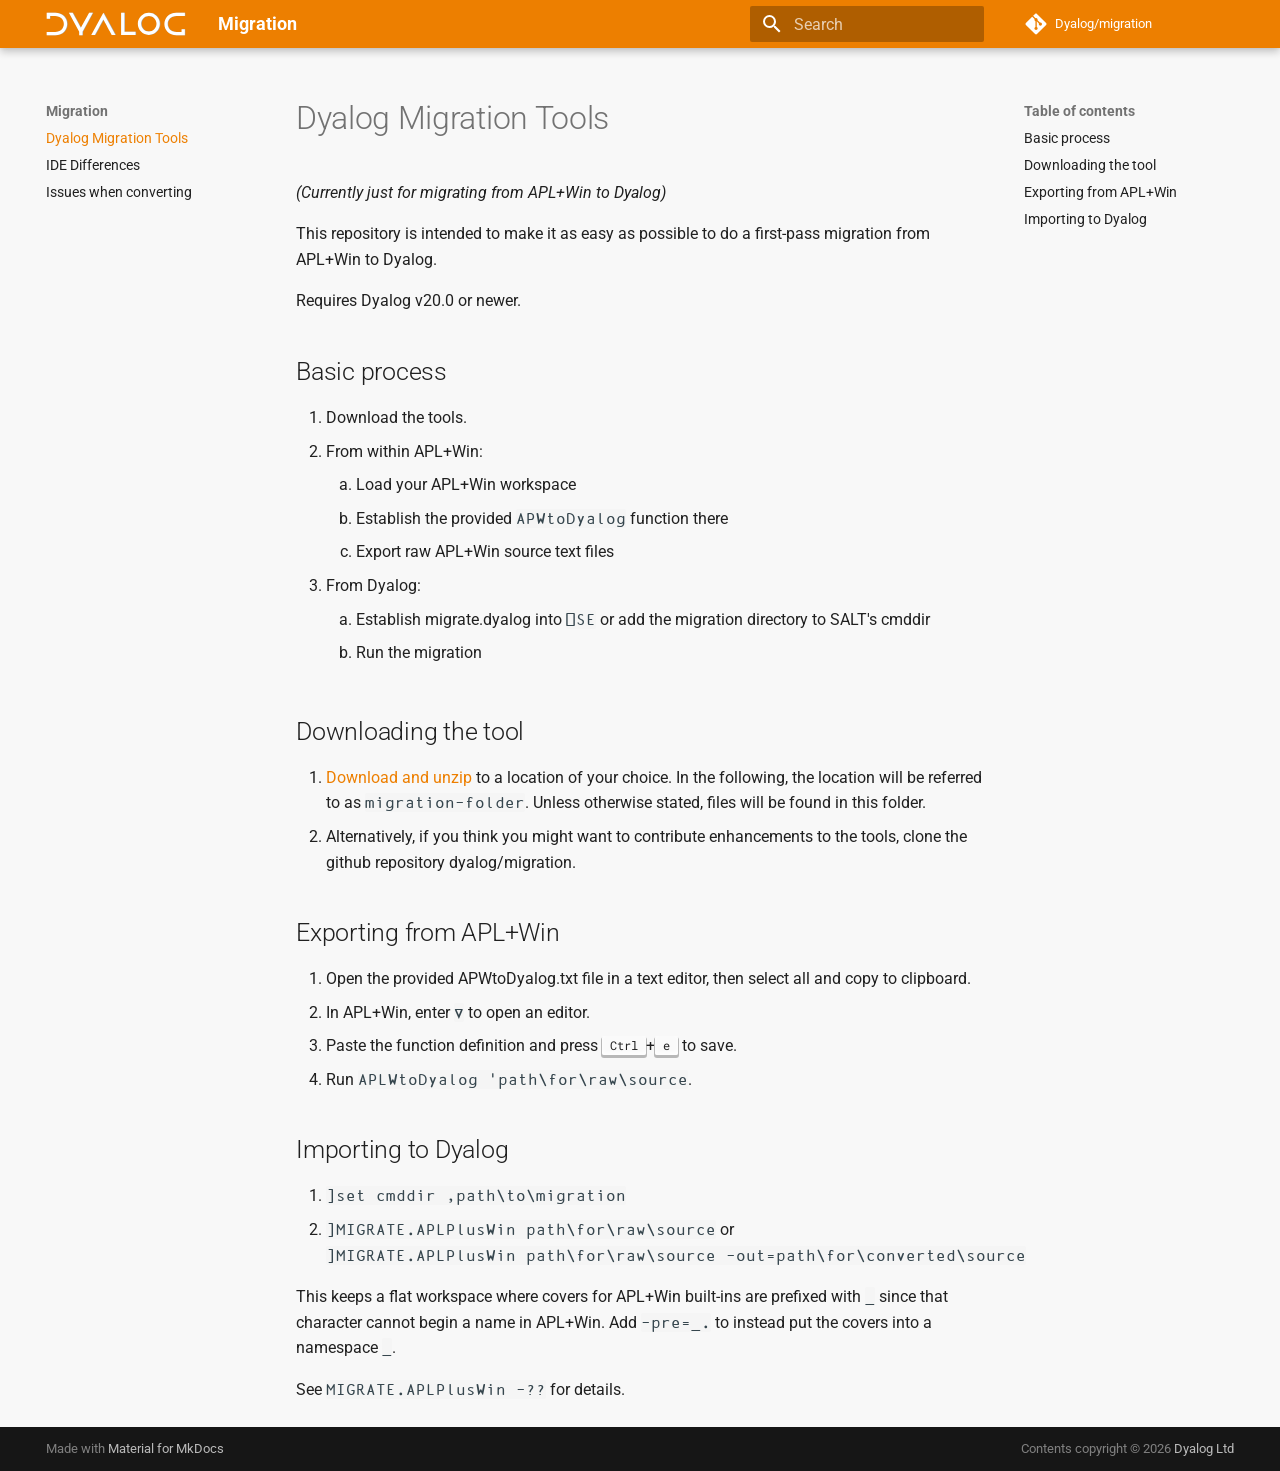
==== index.html @ c2477994 "Deployed bdf8390 with MkDocs version: 1.6.1" ====
<!doctype html>
<html lang="en" class="no-js">
  <head>
    
      <meta charset="utf-8">
      <meta name="viewport" content="width=device-width,initial-scale=1">
      
      
      
      
      
        <link rel="next" href="IDE%20Differences/">
      
      
        
      
      
      <link rel="icon" href="img/favicon-32.png">
      <meta name="generator" content="mkdocs-1.6.1, mkdocs-material-9.7.6">
    
    
      
        <title>Migration</title>
      
    
    
      <link rel="stylesheet" href="assets/stylesheets/main.484c7ddc.min.css">
      
      


    
    
      
    
    
      
        
        
        <link rel="preconnect" href="https://fonts.gstatic.com" crossorigin>
        <link rel="stylesheet" href="https://fonts.googleapis.com/css?family=Roboto:300,300i,400,400i,700,700i%7CRoboto+Mono:400,400i,700,700i&display=fallback">
        <style>:root{--md-text-font:"Roboto";--md-code-font:"Roboto Mono"}</style>
      
    
    
      <link rel="stylesheet" href="css/main.css">
    
    <script>__md_scope=new URL(".",location),__md_hash=e=>[...e].reduce(((e,_)=>(e<<5)-e+_.charCodeAt(0)),0),__md_get=(e,_=localStorage,t=__md_scope)=>JSON.parse(_.getItem(t.pathname+"."+e)),__md_set=(e,_,t=localStorage,a=__md_scope)=>{try{t.setItem(a.pathname+"."+e,JSON.stringify(_))}catch(e){}}</script>
    
      

    
    
  </head>
  
  
    <body dir="ltr">
  
    
    <input class="md-toggle" data-md-toggle="drawer" type="checkbox" id="__drawer" autocomplete="off">
    <input class="md-toggle" data-md-toggle="search" type="checkbox" id="__search" autocomplete="off">
    <label class="md-overlay" for="__drawer"></label>
    <div data-md-component="skip">
      
        
        <a href="#dyalog-migration-tools" class="md-skip">
          Skip to content
        </a>
      
    </div>
    <div data-md-component="announce">
      
    </div>
    
    
      

  

<header class="md-header md-header--shadow" data-md-component="header">
  <nav class="md-header__inner md-grid" aria-label="Header">
    <a href="." title="Migration" class="md-header__button md-logo" aria-label="Migration" data-md-component="logo">
      
  <img src="img/dyalog-white.svg" alt="logo">

    </a>
    <label class="md-header__button md-icon" for="__drawer">
      
      <svg xmlns="http://www.w3.org/2000/svg" viewBox="0 0 24 24"><path d="M3 6h18v2H3zm0 5h18v2H3zm0 5h18v2H3z"/></svg>
    </label>
    <div class="md-header__title" data-md-component="header-title">
      <div class="md-header__ellipsis">
        <div class="md-header__topic">
          <span class="md-ellipsis">
            Migration
          </span>
        </div>
        <div class="md-header__topic" data-md-component="header-topic">
          <span class="md-ellipsis">
            
              Dyalog Migration Tools
            
          </span>
        </div>
      </div>
    </div>
    
    
      <script>var palette=__md_get("__palette");if(palette&&palette.color){if("(prefers-color-scheme)"===palette.color.media){var media=matchMedia("(prefers-color-scheme: light)"),input=document.querySelector(media.matches?"[data-md-color-media='(prefers-color-scheme: light)']":"[data-md-color-media='(prefers-color-scheme: dark)']");palette.color.media=input.getAttribute("data-md-color-media"),palette.color.scheme=input.getAttribute("data-md-color-scheme"),palette.color.primary=input.getAttribute("data-md-color-primary"),palette.color.accent=input.getAttribute("data-md-color-accent")}for(var[key,value]of Object.entries(palette.color))document.body.setAttribute("data-md-color-"+key,value)}</script>
    
    
    
      
      
        <label class="md-header__button md-icon" for="__search">
          
          <svg xmlns="http://www.w3.org/2000/svg" viewBox="0 0 24 24"><path d="M9.5 3A6.5 6.5 0 0 1 16 9.5c0 1.61-.59 3.09-1.56 4.23l.27.27h.79l5 5-1.5 1.5-5-5v-.79l-.27-.27A6.52 6.52 0 0 1 9.5 16 6.5 6.5 0 0 1 3 9.5 6.5 6.5 0 0 1 9.5 3m0 2C7 5 5 7 5 9.5S7 14 9.5 14 14 12 14 9.5 12 5 9.5 5"/></svg>
        </label>
        <div class="md-search" data-md-component="search" role="dialog">
  <label class="md-search__overlay" for="__search"></label>
  <div class="md-search__inner" role="search">
    <form class="md-search__form" name="search">
      <input type="text" class="md-search__input" name="query" aria-label="Search" placeholder="Search" autocapitalize="off" autocorrect="off" autocomplete="off" spellcheck="false" data-md-component="search-query" required>
      <label class="md-search__icon md-icon" for="__search">
        
        <svg xmlns="http://www.w3.org/2000/svg" viewBox="0 0 24 24"><path d="M9.5 3A6.5 6.5 0 0 1 16 9.5c0 1.61-.59 3.09-1.56 4.23l.27.27h.79l5 5-1.5 1.5-5-5v-.79l-.27-.27A6.52 6.52 0 0 1 9.5 16 6.5 6.5 0 0 1 3 9.5 6.5 6.5 0 0 1 9.5 3m0 2C7 5 5 7 5 9.5S7 14 9.5 14 14 12 14 9.5 12 5 9.5 5"/></svg>
        
        <svg xmlns="http://www.w3.org/2000/svg" viewBox="0 0 24 24"><path d="M20 11v2H8l5.5 5.5-1.42 1.42L4.16 12l7.92-7.92L13.5 5.5 8 11z"/></svg>
      </label>
      <nav class="md-search__options" aria-label="Search">
        
        <button type="reset" class="md-search__icon md-icon" title="Clear" aria-label="Clear" tabindex="-1">
          
          <svg xmlns="http://www.w3.org/2000/svg" viewBox="0 0 24 24"><path d="M19 6.41 17.59 5 12 10.59 6.41 5 5 6.41 10.59 12 5 17.59 6.41 19 12 13.41 17.59 19 19 17.59 13.41 12z"/></svg>
        </button>
      </nav>
      
    </form>
    <div class="md-search__output">
      <div class="md-search__scrollwrap" tabindex="0" data-md-scrollfix>
        <div class="md-search-result" data-md-component="search-result">
          <div class="md-search-result__meta">
            Initializing search
          </div>
          <ol class="md-search-result__list" role="presentation"></ol>
        </div>
      </div>
    </div>
  </div>
</div>
      
    
    
      <div class="md-header__source">
        <a href="https://github.com/dyalog/migration" title="Go to repository" class="md-source" data-md-component="source">
  <div class="md-source__icon md-icon">
    
    <svg xmlns="http://www.w3.org/2000/svg" viewBox="0 0 448 512"><!--! Font Awesome Free 7.1.0 by @fontawesome - https://fontawesome.com License - https://fontawesome.com/license/free (Icons: CC BY 4.0, Fonts: SIL OFL 1.1, Code: MIT License) Copyright 2025 Fonticons, Inc.--><path d="M439.6 236.1 244 40.5c-5.4-5.5-12.8-8.5-20.4-8.5s-15 3-20.4 8.4L162.5 81l51.5 51.5c27.1-9.1 52.7 16.8 43.4 43.7l49.7 49.7c34.2-11.8 61.2 31 35.5 56.7-26.5 26.5-70.2-2.9-56-37.3L240.3 199v121.9c25.3 12.5 22.3 41.8 9.1 55-6.4 6.4-15.2 10.1-24.3 10.1s-17.8-3.6-24.3-10.1c-17.6-17.6-11.1-46.9 11.2-56v-123c-20.8-8.5-24.6-30.7-18.6-45L142.6 101 8.5 235.1C3 240.6 0 247.9 0 255.5s3 15 8.5 20.4l195.6 195.7c5.4 5.4 12.7 8.4 20.4 8.4s15-3 20.4-8.4l194.7-194.7c5.4-5.4 8.4-12.8 8.4-20.4s-3-15-8.4-20.4"/></svg>
  </div>
  <div class="md-source__repository">
    Dyalog/migration
  </div>
</a>
      </div>
    
  </nav>
  
</header>
    
    <div class="md-container" data-md-component="container">
      
      
        
          
        
      
      <main class="md-main" data-md-component="main">
        <div class="md-main__inner md-grid">
          
            
              
              <div class="md-sidebar md-sidebar--primary" data-md-component="sidebar" data-md-type="navigation" >
                <div class="md-sidebar__scrollwrap">
                  <div class="md-sidebar__inner">
                    



<nav class="md-nav md-nav--primary" aria-label="Navigation" data-md-level="0">
  <label class="md-nav__title" for="__drawer">
    <a href="." title="Migration" class="md-nav__button md-logo" aria-label="Migration" data-md-component="logo">
      
  <img src="img/dyalog-white.svg" alt="logo">

    </a>
    Migration
  </label>
  
    <div class="md-nav__source">
      <a href="https://github.com/dyalog/migration" title="Go to repository" class="md-source" data-md-component="source">
  <div class="md-source__icon md-icon">
    
    <svg xmlns="http://www.w3.org/2000/svg" viewBox="0 0 448 512"><!--! Font Awesome Free 7.1.0 by @fontawesome - https://fontawesome.com License - https://fontawesome.com/license/free (Icons: CC BY 4.0, Fonts: SIL OFL 1.1, Code: MIT License) Copyright 2025 Fonticons, Inc.--><path d="M439.6 236.1 244 40.5c-5.4-5.5-12.8-8.5-20.4-8.5s-15 3-20.4 8.4L162.5 81l51.5 51.5c27.1-9.1 52.7 16.8 43.4 43.7l49.7 49.7c34.2-11.8 61.2 31 35.5 56.7-26.5 26.5-70.2-2.9-56-37.3L240.3 199v121.9c25.3 12.5 22.3 41.8 9.1 55-6.4 6.4-15.2 10.1-24.3 10.1s-17.8-3.6-24.3-10.1c-17.6-17.6-11.1-46.9 11.2-56v-123c-20.8-8.5-24.6-30.7-18.6-45L142.6 101 8.5 235.1C3 240.6 0 247.9 0 255.5s3 15 8.5 20.4l195.6 195.7c5.4 5.4 12.7 8.4 20.4 8.4s15-3 20.4-8.4l194.7-194.7c5.4-5.4 8.4-12.8 8.4-20.4s-3-15-8.4-20.4"/></svg>
  </div>
  <div class="md-source__repository">
    Dyalog/migration
  </div>
</a>
    </div>
  
  <ul class="md-nav__list" data-md-scrollfix>
    
      
      
  
  
    
  
  
  
    <li class="md-nav__item md-nav__item--active">
      
      <input class="md-nav__toggle md-toggle" type="checkbox" id="__toc">
      
      
        
      
      
        <label class="md-nav__link md-nav__link--active" for="__toc">
          
  
  
  <span class="md-ellipsis">
    
  
    Dyalog Migration Tools
  

    
  </span>
  
  

          <span class="md-nav__icon md-icon"></span>
        </label>
      
      <a href="." class="md-nav__link md-nav__link--active">
        
  
  
  <span class="md-ellipsis">
    
  
    Dyalog Migration Tools
  

    
  </span>
  
  

      </a>
      
        

<nav class="md-nav md-nav--secondary" aria-label="Table of contents">
  
  
  
    
  
  
    <label class="md-nav__title" for="__toc">
      <span class="md-nav__icon md-icon"></span>
      Table of contents
    </label>
    <ul class="md-nav__list" data-md-component="toc" data-md-scrollfix>
      
        <li class="md-nav__item">
  <a href="#basic-process" class="md-nav__link">
    <span class="md-ellipsis">
      
        Basic process
      
    </span>
  </a>
  
</li>
      
        <li class="md-nav__item">
  <a href="#downloading-the-tool" class="md-nav__link">
    <span class="md-ellipsis">
      
        Downloading the tool
      
    </span>
  </a>
  
</li>
      
        <li class="md-nav__item">
  <a href="#exporting-from-aplwin" class="md-nav__link">
    <span class="md-ellipsis">
      
        Exporting from APL+Win
      
    </span>
  </a>
  
</li>
      
        <li class="md-nav__item">
  <a href="#importing-to-dyalog" class="md-nav__link">
    <span class="md-ellipsis">
      
        Importing to Dyalog
      
    </span>
  </a>
  
</li>
      
    </ul>
  
</nav>
      
    </li>
  

    
      
      
  
  
  
  
    <li class="md-nav__item">
      <a href="IDE%20Differences/" class="md-nav__link">
        
  
  
  <span class="md-ellipsis">
    
  
    IDE Differences
  

    
  </span>
  
  

      </a>
    </li>
  

    
      
      
  
  
  
  
    <li class="md-nav__item">
      <a href="Issues%20when%20converting/" class="md-nav__link">
        
  
  
  <span class="md-ellipsis">
    
  
    Issues when converting
  

    
  </span>
  
  

      </a>
    </li>
  

    
  </ul>
</nav>
                  </div>
                </div>
              </div>
            
            
              
              <div class="md-sidebar md-sidebar--secondary" data-md-component="sidebar" data-md-type="toc" >
                <div class="md-sidebar__scrollwrap">
                  <div class="md-sidebar__inner">
                    

<nav class="md-nav md-nav--secondary" aria-label="Table of contents">
  
  
  
    
  
  
    <label class="md-nav__title" for="__toc">
      <span class="md-nav__icon md-icon"></span>
      Table of contents
    </label>
    <ul class="md-nav__list" data-md-component="toc" data-md-scrollfix>
      
        <li class="md-nav__item">
  <a href="#basic-process" class="md-nav__link">
    <span class="md-ellipsis">
      
        Basic process
      
    </span>
  </a>
  
</li>
      
        <li class="md-nav__item">
  <a href="#downloading-the-tool" class="md-nav__link">
    <span class="md-ellipsis">
      
        Downloading the tool
      
    </span>
  </a>
  
</li>
      
        <li class="md-nav__item">
  <a href="#exporting-from-aplwin" class="md-nav__link">
    <span class="md-ellipsis">
      
        Exporting from APL+Win
      
    </span>
  </a>
  
</li>
      
        <li class="md-nav__item">
  <a href="#importing-to-dyalog" class="md-nav__link">
    <span class="md-ellipsis">
      
        Importing to Dyalog
      
    </span>
  </a>
  
</li>
      
    </ul>
  
</nav>
                  </div>
                </div>
              </div>
            
          
          
            <div class="md-content" data-md-component="content">
              
              <article class="md-content__inner md-typeset">
                
                  


  
  


<h1 id="dyalog-migration-tools">Dyalog Migration Tools</h1>
<p><em>(Currently just for migrating from APL+Win to Dyalog)</em></p>
<p>This repository is intended to make it as easy as possible to do a first-pass migration from APL+Win to Dyalog.</p>
<p>Requires Dyalog v20.0 or newer.</p>
<h2 id="basic-process">Basic process</h2>
<ol>
<li>Download the tools.</li>
<li>From within APL+Win:<ol>
<li>Load your APL+Win workspace</li>
<li>Establish the provided <code>APWtoDyalog</code> function there</li>
<li>Export raw APL+Win source text files</li>
</ol>
</li>
<li>From Dyalog:<ol>
<li>Establish migrate.dyalog into <code>⎕SE</code> or add the migration directory to SALT's cmddir</li>
<li>Run the migration</li>
</ol>
</li>
</ol>
<h2 id="downloading-the-tool">Downloading the tool</h2>
<ol>
<li><a href="https://github.com/Dyalog/migration/archive/refs/heads/main.zip">Download and unzip</a> to a location of your choice. In the following, the location will be referred to as <code>migration-folder</code>. Unless otherwise stated, files will be found in this folder.</li>
<li>Alternatively, if you think you might want to contribute enhancements to the tools, clone the github repository dyalog/migration.</li>
</ol>
<h2 id="exporting-from-aplwin">Exporting from APL+Win</h2>
<ol>
<li>Open the provided APWtoDyalog.txt file in a text editor, then select all and copy to clipboard.</li>
<li>In APL+Win, enter <code>∇</code> to open an editor.</li>
<li>Paste the function definition and press <kbd>Ctrl</kbd>+<kbd>e</kbd> to save.</li>
<li>Run <code>APLWtoDyalog 'path\for\raw\source</code>.</li>
</ol>
<h2 id="importing-to-dyalog">Importing to Dyalog</h2>
<ol>
<li><code>]set cmddir ,path\to\migration</code></li>
<li><code>]MIGRATE.APLPlusWin path\for\raw\source</code> or <code>]MIGRATE.APLPlusWin path\for\raw\source -out=path\for\converted\source</code></li>
</ol>
<p>This keeps a flat workspace where covers for APL+Win built-ins are prefixed with <code>_</code> since that character cannot begin a name in APL+Win. Add <code>-pre=_.</code> to instead put the covers into a namespace <code>_</code>.</p>
<p>See <code>MIGRATE.APLPlusWin -??</code> for details.</p>












                
              </article>
            </div>
          
          
<script>var target=document.getElementById(location.hash.slice(1));target&&target.name&&(target.checked=target.name.startsWith("__tabbed_"))</script>
        </div>
        
      </main>
      
        <footer class="md-footer">
  
  <div class="md-footer-meta md-typeset">
    <div class="md-footer-meta__inner md-grid">
      <div class="md-copyright">
  
    <div class="md-copyright__highlight">
      <span style="color:var(--md-footer-fg-color--lighter)">Contents copyright &copy; 2026 </span><a href="https://dyalog.com" target="_blank">Dyalog Ltd</a>
    </div>
  
  
    Made with
    <a href="https://squidfunk.github.io/mkdocs-material/" target="_blank" rel="noopener">
      Material for MkDocs
    </a>
  
</div>
      
    </div>
  </div>
</footer>
      
    </div>
    <div class="md-dialog" data-md-component="dialog">
      <div class="md-dialog__inner md-typeset"></div>
    </div>
    
    
    
      
      
      <script id="__config" type="application/json">{"annotate": null, "base": ".", "features": [], "search": "assets/javascripts/workers/search.2c215733.min.js", "tags": null, "translations": {"clipboard.copied": "Copied to clipboard", "clipboard.copy": "Copy to clipboard", "search.result.more.one": "1 more on this page", "search.result.more.other": "# more on this page", "search.result.none": "No matching documents", "search.result.one": "1 matching document", "search.result.other": "# matching documents", "search.result.placeholder": "Type to start searching", "search.result.term.missing": "Missing", "select.version": "Select version"}, "version": null}</script>
    
    
      <script src="assets/javascripts/bundle.79ae519e.min.js"></script>
      
    
  </body>
</html>
---- assets/stylesheets/main.484c7ddc.min.css ----
@charset "UTF-8";html{-webkit-text-size-adjust:none;-moz-text-size-adjust:none;text-size-adjust:none;box-sizing:border-box}*,:after,:before{box-sizing:inherit}@media (prefers-reduced-motion){*,:after,:before{transition:none!important}}body{margin:0}a,button,input,label{-webkit-tap-highlight-color:transparent}a{color:inherit;text-decoration:none}hr{border:0;box-sizing:initial;display:block;height:.05rem;overflow:visible;padding:0}small{font-size:80%}sub,sup{line-height:1em}img{border-style:none}table{border-collapse:initial;border-spacing:0}td,th{font-weight:400;vertical-align:top}button{background:#0000;border:0;font-family:inherit;font-size:inherit;margin:0;padding:0}input{border:0;outline:none}:root{--md-primary-fg-color:#4051b5;--md-primary-fg-color--light:#5d6cc0;--md-primary-fg-color--dark:#303fa1;--md-primary-bg-color:#fff;--md-primary-bg-color--light:#ffffffb3;--md-accent-fg-color:#526cfe;--md-accent-fg-color--transparent:#526cfe1a;--md-accent-bg-color:#fff;--md-accent-bg-color--light:#ffffffb3}[data-md-color-scheme=default]{color-scheme:light}[data-md-color-scheme=default] img[src$="#gh-dark-mode-only"],[data-md-color-scheme=default] img[src$="#only-dark"]{display:none}:root,[data-md-color-scheme=default]{--md-hue:225deg;--md-default-fg-color:#000000de;--md-default-fg-color--light:#0000008a;--md-default-fg-color--lighter:#00000052;--md-default-fg-color--lightest:#00000012;--md-default-bg-color:#fff;--md-default-bg-color--light:#ffffffb3;--md-default-bg-color--lighter:#ffffff4d;--md-default-bg-color--lightest:#ffffff1f;--md-code-fg-color:#36464e;--md-code-bg-color:#f5f5f5;--md-code-bg-color--light:#f5f5f5b3;--md-code-bg-color--lighter:#f5f5f54d;--md-code-hl-color:#4287ff;--md-code-hl-color--light:#4287ff1a;--md-code-hl-number-color:#d52a2a;--md-code-hl-special-color:#db1457;--md-code-hl-function-color:#a846b9;--md-code-hl-constant-color:#6e59d9;--md-code-hl-keyword-color:#3f6ec6;--md-code-hl-string-color:#1c7d4d;--md-code-hl-name-color:var(--md-code-fg-color);--md-code-hl-operator-color:var(--md-default-fg-color--light);--md-code-hl-punctuation-color:var(--md-default-fg-color--light);--md-code-hl-comment-color:var(--md-default-fg-color--light);--md-code-hl-generic-color:var(--md-default-fg-color--light);--md-code-hl-variable-color:var(--md-default-fg-color--light);--md-typeset-color:var(--md-default-fg-color);--md-typeset-a-color:var(--md-primary-fg-color);--md-typeset-del-color:#f5503d26;--md-typeset-ins-color:#0bd57026;--md-typeset-kbd-color:#fafafa;--md-typeset-kbd-accent-color:#fff;--md-typeset-kbd-border-color:#b8b8b8;--md-typeset-mark-color:#ffff0080;--md-typeset-table-color:#0000001f;--md-typeset-table-color--light:rgba(0,0,0,.035);--md-admonition-fg-color:var(--md-default-fg-color);--md-admonition-bg-color:var(--md-default-bg-color);--md-warning-fg-color:#000000de;--md-warning-bg-color:#ff9;--md-footer-fg-color:#fff;--md-footer-fg-color--light:#ffffffb3;--md-footer-fg-color--lighter:#ffffff73;--md-footer-bg-color:#000000de;--md-footer-bg-color--dark:#00000052;--md-shadow-z1:0 0.2rem 0.5rem #0000000d,0 0 0.05rem #0000001a;--md-shadow-z2:0 0.2rem 0.5rem #0000001a,0 0 0.05rem #00000040;--md-shadow-z3:0 0.2rem 0.5rem #0003,0 0 0.05rem #00000059}.md-icon svg{fill:currentcolor;display:block;height:1.2rem;width:1.2rem}body{-webkit-font-smoothing:antialiased;-moz-osx-font-smoothing:grayscale;--md-text-font-family:var(--md-text-font,_),-apple-system,BlinkMacSystemFont,Helvetica,Arial,sans-serif;--md-code-font-family:var(--md-code-font,_),SFMono-Regular,Consolas,Menlo,monospace}aside,body,input{font-feature-settings:"kern","liga";color:var(--md-typeset-color);font-family:var(--md-text-font-family)}code,kbd,pre{font-feature-settings:"kern";font-family:var(--md-code-font-family)}:root{--md-typeset-table-sort-icon:url('data:image/svg+xml;charset=utf-8,<svg xmlns="http://www.w3.org/2000/svg" viewBox="0 0 24 24"><path d="m18 21-4-4h3V7h-3l4-4 4 4h-3v10h3M2 19v-2h10v2M2 13v-2h7v2M2 7V5h4v2z"/></svg>');--md-typeset-table-sort-icon--asc:url('data:image/svg+xml;charset=utf-8,<svg xmlns="http://www.w3.org/2000/svg" viewBox="0 0 24 24"><path d="M19 17h3l-4 4-4-4h3V3h2M2 17h10v2H2M6 5v2H2V5m0 6h7v2H2z"/></svg>');--md-typeset-table-sort-icon--desc:url('data:image/svg+xml;charset=utf-8,<svg xmlns="http://www.w3.org/2000/svg" viewBox="0 0 24 24"><path d="M19 7h3l-4-4-4 4h3v14h2M2 17h10v2H2M6 5v2H2V5m0 6h7v2H2z"/></svg>')}.md-typeset{-webkit-print-color-adjust:exact;color-adjust:exact;font-size:.8rem;line-height:1.6;overflow-wrap:break-word}@media print{.md-typeset{font-size:.68rem}}.md-typeset blockquote,.md-typeset dl,.md-typeset figure,.md-typeset ol,.md-typeset pre,.md-typeset ul{margin-bottom:1em;margin-top:1em}.md-typeset h1{color:var(--md-default-fg-color--light);font-size:2em;line-height:1.3;margin:0 0 1.25em}.md-typeset h1,.md-typeset h2{font-weight:300;letter-spacing:-.01em}.md-typeset h2{font-size:1.5625em;line-height:1.4;margin:1.6em 0 .64em}.md-typeset h3{font-size:1.25em;font-weight:400;letter-spacing:-.01em;line-height:1.5;margin:1.6em 0 .8em}.md-typeset h2+h3{margin-top:.8em}.md-typeset h4{font-weight:700;letter-spacing:-.01em;margin:1em 0}.md-typeset h5,.md-typeset h6{color:var(--md-default-fg-color--light);font-size:.8em;font-weight:700;letter-spacing:-.01em;margin:1.25em 0}.md-typeset h5{text-transform:uppercase}.md-typeset h5 code{text-transform:none}.md-typeset hr{border-bottom:.05rem solid var(--md-default-fg-color--lightest);display:flow-root;margin:1.5em 0}.md-typeset a{color:var(--md-typeset-a-color);word-break:break-word}.md-typeset a,.md-typeset a:before{transition:color 125ms}.md-typeset a:focus,.md-typeset a:hover{color:var(--md-accent-fg-color)}.md-typeset a:focus code,.md-typeset a:hover code{background-color:var(--md-accent-fg-color--transparent);color:var(--md-accent-fg-color)}.md-typeset a code{color:var(--md-typeset-a-color)}.md-typeset a.focus-visible{outline-color:var(--md-accent-fg-color);outline-offset:.2rem}.md-typeset code,.md-typeset kbd,.md-typeset pre{color:var(--md-code-fg-color);direction:ltr;font-variant-ligatures:none;transition:background-color 125ms}@media print{.md-typeset code,.md-typeset kbd,.md-typeset pre{white-space:pre-wrap}}.md-typeset code{background-color:var(--md-code-bg-color);border-radius:.1rem;-webkit-box-decoration-break:clone;box-decoration-break:clone;font-size:.85em;padding:0 .2941176471em;transition:color 125ms,background-color 125ms;word-break:break-word}.md-typeset code:not(.focus-visible){-webkit-tap-highlight-color:transparent;outline:none}.md-typeset pre{display:flow-root;line-height:1.4;position:relative}.md-typeset pre>code{-webkit-box-decoration-break:slice;box-decoration-break:slice;box-shadow:none;display:block;margin:0;outline-color:var(--md-accent-fg-color);overflow:auto;padding:.7720588235em 1.1764705882em;scrollbar-color:var(--md-default-fg-color--lighter) #0000;scrollbar-width:thin;touch-action:auto;word-break:normal}.md-typeset pre>code:hover{scrollbar-color:var(--md-accent-fg-color) #0000}.md-typeset pre>code::-webkit-scrollbar{height:.2rem;width:.2rem}.md-typeset pre>code::-webkit-scrollbar-thumb{background-color:var(--md-default-fg-color--lighter)}.md-typeset pre>code::-webkit-scrollbar-thumb:hover{background-color:var(--md-accent-fg-color)}.md-typeset kbd{background-color:var(--md-typeset-kbd-color);border-radius:.1rem;box-shadow:0 .1rem 0 .05rem var(--md-typeset-kbd-border-color),0 .1rem 0 var(--md-typeset-kbd-border-color),0 -.1rem .2rem var(--md-typeset-kbd-accent-color) inset;color:var(--md-default-fg-color);display:inline-block;font-size:.75em;padding:0 .6666666667em;vertical-align:text-top;word-break:break-word}.md-typeset mark{background-color:var(--md-typeset-mark-color);-webkit-box-decoration-break:clone;box-decoration-break:clone;color:inherit;word-break:break-word}.md-typeset abbr{cursor:help;text-decoration:none}.md-typeset [data-preview],.md-typeset abbr{border-bottom:.05rem dotted var(--md-default-fg-color--light)}.md-typeset small{opacity:.75}[dir=ltr] .md-typeset sub,[dir=ltr] .md-typeset sup{margin-left:.078125em}[dir=rtl] .md-typeset sub,[dir=rtl] .md-typeset sup{margin-right:.078125em}[dir=ltr] .md-typeset blockquote{padding-left:.6rem}[dir=rtl] .md-typeset blockquote{padding-right:.6rem}[dir=ltr] .md-typeset blockquote{border-left:.2rem solid var(--md-default-fg-color--lighter)}[dir=rtl] .md-typeset blockquote{border-right:.2rem solid var(--md-default-fg-color--lighter)}.md-typeset blockquote{color:var(--md-default-fg-color--light);margin-left:0;margin-right:0}.md-typeset ul{list-style-type:disc}.md-typeset ul[type]{list-style-type:revert-layer}[dir=ltr] .md-typeset ol,[dir=ltr] .md-typeset ul{margin-left:.625em}[dir=rtl] .md-typeset ol,[dir=rtl] .md-typeset ul{margin-right:.625em}.md-typeset ol,.md-typeset ul{padding:0}.md-typeset ol:not([hidden]),.md-typeset ul:not([hidden]){display:flow-root}.md-typeset ol ol,.md-typeset ul ol{list-style-type:lower-alpha}.md-typeset ol ol ol,.md-typeset ul ol ol{list-style-type:lower-roman}.md-typeset ol ol ol ol,.md-typeset ul ol ol ol{list-style-type:upper-alpha}.md-typeset ol ol ol ol ol,.md-typeset ul ol ol ol ol{list-style-type:upper-roman}.md-typeset ol[type],.md-typeset ul[type]{list-style-type:revert-layer}[dir=ltr] .md-typeset ol li,[dir=ltr] .md-typeset ul li{margin-left:1.25em}[dir=rtl] .md-typeset ol li,[dir=rtl] .md-typeset ul li{margin-right:1.25em}.md-typeset ol li,.md-typeset ul li{margin-bottom:.5em}.md-typeset ol li blockquote,.md-typeset ol li p,.md-typeset ul li blockquote,.md-typeset ul li p{margin:.5em 0}.md-typeset ol li:last-child,.md-typeset ul li:last-child{margin-bottom:0}[dir=ltr] .md-typeset ol li ol,[dir=ltr] .md-typeset ol li ul,[dir=ltr] .md-typeset ul li ol,[dir=ltr] .md-typeset ul li ul{margin-left:.625em}[dir=rtl] .md-typeset ol li ol,[dir=rtl] .md-typeset ol li ul,[dir=rtl] .md-typeset ul li ol,[dir=rtl] .md-typeset ul li ul{margin-right:.625em}.md-typeset ol li ol,.md-typeset ol li ul,.md-typeset ul li ol,.md-typeset ul li ul{margin-bottom:.5em;margin-top:.5em}[dir=ltr] .md-typeset dd{margin-left:1.875em}[dir=rtl] .md-typeset dd{margin-right:1.875em}.md-typeset dd{margin-bottom:1.5em;margin-top:1em}.md-typeset img,.md-typeset svg,.md-typeset video{height:auto;max-width:100%}.md-typeset img[align=left]{margin:1em 1em 1em 0}.md-typeset img[align=right]{margin:1em 0 1em 1em}.md-typeset img[align]:only-child{margin-top:0}.md-typeset figure{display:flow-root;margin:1em auto;max-width:100%;text-align:center;width:fit-content}.md-typeset figure img{display:block;margin:0 auto}.md-typeset figcaption{font-style:italic;margin:1em auto;max-width:24rem}.md-typeset iframe{max-width:100%}.md-typeset table:not([class]){background-color:var(--md-default-bg-color);border:.05rem solid var(--md-typeset-table-color);border-radius:.1rem;display:inline-block;font-size:.64rem;max-width:100%;overflow:auto;touch-action:auto}@media print{.md-typeset table:not([class]){display:table}}.md-typeset table:not([class])+*{margin-top:1.5em}.md-typeset table:not([class]) td>:first-child,.md-typeset table:not([class]) th>:first-child{margin-top:0}.md-typeset table:not([class]) td>:last-child,.md-typeset table:not([class]) th>:last-child{margin-bottom:0}.md-typeset table:not([class]) td:not([align]),.md-typeset table:not([class]) th:not([align]){text-align:left}[dir=rtl] .md-typeset table:not([class]) td:not([align]),[dir=rtl] .md-typeset table:not([class]) th:not([align]){text-align:right}.md-typeset table:not([class]) th{font-weight:700;min-width:5rem;padding:.9375em 1.25em;vertical-align:top}.md-typeset table:not([class]) td{border-top:.05rem solid var(--md-typeset-table-color);padding:.9375em 1.25em;vertical-align:top}.md-typeset table:not([class]) tbody tr{transition:background-color 125ms}.md-typeset table:not([class]) tbody tr:hover{background-color:var(--md-typeset-table-color--light);box-shadow:0 .05rem 0 var(--md-default-bg-color) inset}.md-typeset table:not([class]) a{word-break:normal}.md-typeset table th[role=columnheader]{cursor:pointer}[dir=ltr] .md-typeset table th[role=columnheader]:after{margin-left:.5em}[dir=rtl] .md-typeset table th[role=columnheader]:after{margin-right:.5em}.md-typeset table th[role=columnheader]:after{content:"";display:inline-block;height:1.2em;-webkit-mask-image:var(--md-typeset-table-sort-icon);mask-image:var(--md-typeset-table-sort-icon);-webkit-mask-repeat:no-repeat;mask-repeat:no-repeat;-webkit-mask-size:contain;mask-size:contain;transition:background-color 125ms;vertical-align:text-bottom;width:1.2em}.md-typeset table th[role=columnheader]:hover:after{background-color:var(--md-default-fg-color--lighter)}.md-typeset table th[role=columnheader][aria-sort=ascending]:after{background-color:var(--md-default-fg-color--light);-webkit-mask-image:var(--md-typeset-table-sort-icon--asc);mask-image:var(--md-typeset-table-sort-icon--asc)}.md-typeset table th[role=columnheader][aria-sort=descending]:after{background-color:var(--md-default-fg-color--light);-webkit-mask-image:var(--md-typeset-table-sort-icon--desc);mask-image:var(--md-typeset-table-sort-icon--desc)}.md-typeset__scrollwrap{margin:1em -.8rem;overflow-x:auto;touch-action:auto}.md-typeset__table{display:inline-block;margin-bottom:.5em;padding:0 .8rem}@media print{.md-typeset__table{display:block}}html .md-typeset__table table{display:table;margin:0;overflow:hidden;width:100%}@media screen and (max-width:44.984375em){.md-content__inner>pre{margin:1em -.8rem}.md-content__inner>pre code{border-radius:0}}.md-typeset .md-author{border-radius:100%;display:block;flex-shrink:0;height:1.6rem;overflow:hidden;position:relative;transition:color 125ms,transform 125ms;width:1.6rem}.md-typeset .md-author img{display:block}.md-typeset .md-author--more{background:var(--md-default-fg-color--lightest);color:var(--md-default-fg-color--lighter);font-size:.6rem;font-weight:700;line-height:1.6rem;text-align:center}.md-typeset .md-author--long{height:2.4rem;width:2.4rem}.md-typeset a.md-author{transform:scale(1)}.md-typeset a.md-author img{border-radius:100%;filter:grayscale(100%) opacity(75%);transition:filter 125ms}.md-typeset a.md-author:focus,.md-typeset a.md-author:hover{transform:scale(1.1);z-index:1}.md-typeset a.md-author:focus img,.md-typeset a.md-author:hover img{filter:grayscale(0)}.md-banner{background-color:var(--md-footer-bg-color);color:var(--md-footer-fg-color);overflow:auto}@media print{.md-banner{display:none}}.md-banner--warning{background-color:var(--md-warning-bg-color);color:var(--md-warning-fg-color)}.md-banner__inner{font-size:.7rem;margin:.6rem auto;padding:0 .8rem}[dir=ltr] .md-banner__button{float:right}[dir=rtl] .md-banner__button{float:left}.md-banner__button{color:inherit;cursor:pointer;transition:opacity .25s}.no-js .md-banner__button{display:none}.md-banner__button:hover{opacity:.7}html{font-size:125%;height:100%;overflow-x:hidden}@media screen and (min-width:100em){html{font-size:137.5%}}@media screen and (min-width:125em){html{font-size:150%}}body{background-color:var(--md-default-bg-color);display:flex;flex-direction:column;font-size:.5rem;min-height:100%;position:relative;width:100%}@media print{body{display:block}}@media screen and (max-width:59.984375em){body[data-md-scrolllock]{position:fixed}}.md-grid{margin-left:auto;margin-right:auto;max-width:61rem}.md-container{display:flex;flex-direction:column;flex-grow:1}@media print{.md-container{display:block}}.md-main{flex-grow:1}.md-main__inner{display:flex;height:100%;margin-top:1.5rem}.md-ellipsis{overflow:hidden;text-overflow:ellipsis}.md-toggle{display:none}.md-option{height:0;opacity:0;position:absolute;width:0}.md-option:checked+label:not([hidden]){display:block}.md-option.focus-visible+label{outline-color:var(--md-accent-fg-color);outline-style:auto}.md-skip{background-color:var(--md-default-fg-color);border-radius:.1rem;color:var(--md-default-bg-color);font-size:.64rem;margin:.5rem;opacity:0;outline-color:var(--md-accent-fg-color);padding:.3rem .5rem;position:fixed;transform:translateY(.4rem);z-index:-1}.md-skip:focus{opacity:1;transform:translateY(0);transition:transform .25s cubic-bezier(.4,0,.2,1),opacity 175ms 75ms;z-index:10}@page{margin:25mm}:root{--md-clipboard-icon:url('data:image/svg+xml;charset=utf-8,<svg xmlns="http://www.w3.org/2000/svg" viewBox="0 0 24 24"><path d="M19 21H8V7h11m0-2H8a2 2 0 0 0-2 2v14a2 2 0 0 0 2 2h11a2 2 0 0 0 2-2V7a2 2 0 0 0-2-2m-3-4H4a2 2 0 0 0-2 2v14h2V3h12z"/></svg>')}.md-clipboard{border-radius:.1rem;color:var(--md-default-fg-color--lightest);cursor:pointer;height:1.5em;outline-color:var(--md-accent-fg-color);outline-offset:.1rem;transition:color .25s;width:1.5em;z-index:1}@media print{.md-clipboard{display:none}}.md-clipboard:not(.focus-visible){-webkit-tap-highlight-color:transparent;outline:none}:hover>.md-clipboard{color:var(--md-default-fg-color--light)}.md-clipboard:focus,.md-clipboard:hover{color:var(--md-accent-fg-color)}.md-clipboard:after{background-color:currentcolor;content:"";display:block;height:1.125em;margin:0 auto;-webkit-mask-image:var(--md-clipboard-icon);mask-image:var(--md-clipboard-icon);-webkit-mask-position:center;mask-position:center;-webkit-mask-repeat:no-repeat;mask-repeat:no-repeat;-webkit-mask-size:contain;mask-size:contain;width:1.125em}.md-clipboard--inline{cursor:pointer}.md-clipboard--inline code{transition:color .25s,background-color .25s}.md-clipboard--inline:focus code,.md-clipboard--inline:hover code{background-color:var(--md-accent-fg-color--transparent);color:var(--md-accent-fg-color)}:root{--md-code-select-icon:url('data:image/svg+xml;charset=utf-8,<svg xmlns="http://www.w3.org/2000/svg" viewBox="0 0 24 24"><path d="M19 19h-4v2h4c1.1 0 2-.9 2-2v-4h-2m0-12h-4v2h4v4h2V5c0-1.1-.9-2-2-2M5 5h4V3H5c-1.1 0-2 .9-2 2v4h2m0 6H3v4c0 1.1.9 2 2 2h4v-2H5zm2-4h2v2H7zm4 0h2v2h-2zm4 0h2v2h-2zM7 7h2v2H7zm4 0h2v2h-2zm4 0h2v2h-2zm-8 8h2v2H7zm4 0h2v2h-2zm4 0h2v2h-2z"/></svg>');--md-code-copy-icon:url('data:image/svg+xml;charset=utf-8,<svg xmlns="http://www.w3.org/2000/svg" viewBox="0 0 24 24"><path d="M19 21H8V7h11m0-2H8a2 2 0 0 0-2 2v14a2 2 0 0 0 2 2h11a2 2 0 0 0 2-2V7a2 2 0 0 0-2-2m-3-4H4a2 2 0 0 0-2 2v14h2V3h12z"/></svg>')}.md-typeset .md-code__content{display:grid}.md-code__nav{background-color:var(--md-code-bg-color--lighter);border-radius:.1rem;display:flex;gap:.2rem;padding:.2rem;position:absolute;right:.25em;top:.25em;transition:background-color .25s;z-index:1}:hover>.md-code__nav{background-color:var(--md-code-bg-color--light)}.md-code__button{color:var(--md-default-fg-color--lightest);cursor:pointer;display:block;height:1.5em;outline-color:var(--md-accent-fg-color);outline-offset:.1rem;transition:color .25s;width:1.5em}:hover>*>.md-code__button{color:var(--md-default-fg-color--light)}.md-code__button.focus-visible,.md-code__button:hover{color:var(--md-accent-fg-color)}.md-code__button--active{color:var(--md-default-fg-color)!important}.md-code__button:after{background-color:currentcolor;content:"";display:block;height:1.125em;margin:0 auto;-webkit-mask-position:center;mask-position:center;-webkit-mask-repeat:no-repeat;mask-repeat:no-repeat;-webkit-mask-size:contain;mask-size:contain;width:1.125em}.md-code__button[data-md-type=select]:after{-webkit-mask-image:var(--md-code-select-icon);mask-image:var(--md-code-select-icon)}.md-code__button[data-md-type=copy]:after{-webkit-mask-image:var(--md-code-copy-icon);mask-image:var(--md-code-copy-icon)}@keyframes consent{0%{opacity:0;transform:translateY(100%)}to{opacity:1;transform:translateY(0)}}@keyframes overlay{0%{opacity:0}to{opacity:1}}.md-consent__overlay{animation:overlay .25s both;-webkit-backdrop-filter:blur(.1rem);backdrop-filter:blur(.1rem);background-color:#0000008a;height:100%;opacity:1;position:fixed;top:0;width:100%;z-index:5}.md-consent__inner{animation:consent .5s cubic-bezier(.1,.7,.1,1) both;background-color:var(--md-default-bg-color);border:0;border-radius:.1rem;bottom:0;box-shadow:0 0 .2rem #0000001a,0 .2rem .4rem #0003;max-height:100%;overflow:auto;padding:0;position:fixed;width:100%;z-index:5}.md-consent__form{padding:.8rem}.md-consent__settings{display:none;margin:1em 0}input:checked+.md-consent__settings{display:block}.md-consent__controls{margin-bottom:.8rem}.md-typeset .md-consent__controls .md-button{display:inline}@media screen and (max-width:44.984375em){.md-typeset .md-consent__controls .md-button{display:block;margin-top:.4rem;text-align:center;width:100%}}.md-consent label{cursor:pointer}.md-content{flex-grow:1;min-width:0}.md-content__inner{margin:0 .8rem 1.2rem;padding-top:.6rem}@media screen and (min-width:76.25em){[dir=ltr] .md-sidebar--primary:not([hidden])~.md-content>.md-content__inner{margin-left:1.2rem}[dir=ltr] .md-sidebar--secondary:not([hidden])~.md-content>.md-content__inner,[dir=rtl] .md-sidebar--primary:not([hidden])~.md-content>.md-content__inner{margin-right:1.2rem}[dir=rtl] .md-sidebar--secondary:not([hidden])~.md-content>.md-content__inner{margin-left:1.2rem}}.md-content__inner:before{content:"";display:block;height:.4rem}.md-content__inner>:last-child{margin-bottom:0}[dir=ltr] .md-content__button{float:right}[dir=rtl] .md-content__button{float:left}[dir=ltr] .md-content__button{margin-left:.4rem}[dir=rtl] .md-content__button{margin-right:.4rem}.md-content__button{margin:.4rem 0;padding:0}@media print{.md-content__button{display:none}}.md-typeset .md-content__button{color:var(--md-default-fg-color--lighter)}.md-content__button svg{display:inline;vertical-align:top}[dir=rtl] .md-content__button svg{transform:scaleX(-1)}[dir=ltr] .md-dialog{right:.8rem}[dir=rtl] .md-dialog{left:.8rem}.md-dialog{background-color:var(--md-default-fg-color);border-radius:.1rem;bottom:.8rem;box-shadow:var(--md-shadow-z3);min-width:11.1rem;opacity:0;padding:.4rem .6rem;pointer-events:none;position:fixed;transform:translateY(100%);transition:transform 0ms .4s,opacity .4s;z-index:4}@media print{.md-dialog{display:none}}.md-dialog--active{opacity:1;pointer-events:auto;transform:translateY(0);transition:transform .4s cubic-bezier(.075,.85,.175,1),opacity .4s}.md-dialog__inner{color:var(--md-default-bg-color);font-size:.7rem}.md-feedback{margin:2em 0 1em;text-align:center}.md-feedback fieldset{border:none;margin:0;padding:0}.md-feedback__title{font-weight:700;margin:1em auto}.md-feedback__inner{position:relative}.md-feedback__list{display:flex;flex-wrap:wrap;place-content:baseline center;position:relative}.md-feedback__list:hover .md-icon:not(:disabled){color:var(--md-default-fg-color--lighter)}:disabled .md-feedback__list{min-height:1.8rem}.md-feedback__icon{color:var(--md-default-fg-color--light);cursor:pointer;flex-shrink:0;margin:0 .1rem;transition:color 125ms}.md-feedback__icon:not(:disabled).md-icon:hover{color:var(--md-accent-fg-color)}.md-feedback__icon:disabled{color:var(--md-default-fg-color--lightest);pointer-events:none}.md-feedback__note{opacity:0;position:relative;transform:translateY(.4rem);transition:transform .4s cubic-bezier(.1,.7,.1,1),opacity .15s}.md-feedback__note>*{margin:0 auto;max-width:16rem}:disabled .md-feedback__note{opacity:1;transform:translateY(0)}@media print{.md-feedback{display:none}}.md-footer{background-color:var(--md-footer-bg-color);color:var(--md-footer-fg-color)}@media print{.md-footer{display:none}}.md-footer__inner{justify-content:space-between;overflow:auto;padding:.2rem}.md-footer__inner:not([hidden]){display:flex}.md-footer__link{align-items:end;display:flex;flex-grow:0.01;margin-bottom:.4rem;margin-top:1rem;max-width:100%;outline-color:var(--md-accent-fg-color);overflow:hidden;transition:opacity .25s}.md-footer__link:focus,.md-footer__link:hover{opacity:.7}[dir=rtl] .md-footer__link svg{transform:scaleX(-1)}@media screen and (max-width:44.984375em){.md-footer__link--prev{flex-shrink:0}.md-footer__link--prev .md-footer__title{display:none}}[dir=ltr] .md-footer__link--next{margin-left:auto}[dir=rtl] .md-footer__link--next{margin-right:auto}.md-footer__link--next{text-align:right}[dir=rtl] .md-footer__link--next{text-align:left}.md-footer__title{flex-grow:1;font-size:.9rem;margin-bottom:.7rem;max-width:calc(100% - 2.4rem);padding:0 1rem;white-space:nowrap}.md-footer__button{margin:.2rem;padding:.4rem}.md-footer__direction{font-size:.64rem;opacity:.7}.md-footer-meta{background-color:var(--md-footer-bg-color--dark)}.md-footer-meta__inner{display:flex;flex-wrap:wrap;justify-content:space-between;padding:.2rem}html .md-footer-meta.md-typeset a{color:var(--md-footer-fg-color--light)}html .md-footer-meta.md-typeset a:focus,html .md-footer-meta.md-typeset a:hover{color:var(--md-footer-fg-color)}.md-copyright{color:var(--md-footer-fg-color--lighter);font-size:.64rem;margin:auto .6rem;padding:.4rem 0;width:100%}@media screen and (min-width:45em){.md-copyright{width:auto}}.md-copyright__highlight{color:var(--md-footer-fg-color--light)}.md-social{display:inline-flex;gap:.2rem;margin:0 .4rem;padding:.2rem 0 .6rem}@media screen and (min-width:45em){.md-social{padding:.6rem 0}}.md-social__link{display:inline-block;height:1.6rem;text-align:center;width:1.6rem}.md-social__link:before{line-height:1.9}.md-social__link svg{fill:currentcolor;max-height:.8rem;vertical-align:-25%}.md-typeset .md-button{border:.1rem solid;border-radius:.1rem;color:var(--md-primary-fg-color);cursor:pointer;display:inline-block;font-weight:700;padding:.625em 2em;transition:color 125ms,background-color 125ms,border-color 125ms}.md-typeset .md-button--primary{background-color:var(--md-primary-fg-color);border-color:var(--md-primary-fg-color);color:var(--md-primary-bg-color)}.md-typeset .md-button:focus,.md-typeset .md-button:hover{background-color:var(--md-accent-fg-color);border-color:var(--md-accent-fg-color);color:var(--md-accent-bg-color)}[dir=ltr] .md-typeset .md-input{border-top-left-radius:.1rem}[dir=ltr] .md-typeset .md-input,[dir=rtl] .md-typeset .md-input{border-top-right-radius:.1rem}[dir=rtl] .md-typeset .md-input{border-top-left-radius:.1rem}.md-typeset .md-input{border-bottom:.1rem solid var(--md-default-fg-color--lighter);box-shadow:var(--md-shadow-z1);font-size:.8rem;height:1.8rem;padding:0 .6rem;transition:border .25s,box-shadow .25s}.md-typeset .md-input:focus,.md-typeset .md-input:hover{border-bottom-color:var(--md-accent-fg-color);box-shadow:var(--md-shadow-z2)}.md-typeset .md-input--stretch{width:100%}.md-header{background-color:var(--md-primary-fg-color);box-shadow:0 0 .2rem #0000,0 .2rem .4rem #0000;color:var(--md-primary-bg-color);display:block;left:0;position:sticky;right:0;top:0;z-index:4}@media print{.md-header{display:none}}.md-header[hidden]{transform:translateY(-100%);transition:transform .25s cubic-bezier(.8,0,.6,1),box-shadow .25s}.md-header--shadow{box-shadow:0 0 .2rem #0000001a,0 .2rem .4rem #0003;transition:transform .25s cubic-bezier(.1,.7,.1,1),box-shadow .25s}.md-header__inner{align-items:center;display:flex;padding:0 .2rem}.md-header__button{color:currentcolor;cursor:pointer;margin:.2rem;outline-color:var(--md-accent-fg-color);padding:.4rem;position:relative;transition:opacity .25s;vertical-align:middle;z-index:1}.md-header__button:hover{opacity:.7}.md-header__button:not([hidden]){display:inline-block}.md-header__button:not(.focus-visible){-webkit-tap-highlight-color:transparent;outline:none}.md-header__button.md-logo{margin:.2rem;padding:.4rem}@media screen and (max-width:76.234375em){.md-header__button.md-logo{display:none}}.md-header__button.md-logo img,.md-header__button.md-logo svg{fill:currentcolor;display:block;height:1.2rem;width:auto}@media screen and (min-width:60em){.md-header__button[for=__search]{display:none}}.no-js .md-header__button[for=__search]{display:none}[dir=rtl] .md-header__button[for=__search] svg{transform:scaleX(-1)}@media screen and (min-width:76.25em){.md-header__button[for=__drawer]{display:none}}.md-header__topic{display:flex;max-width:100%;position:absolute;transition:transform .4s cubic-bezier(.1,.7,.1,1),opacity .15s;white-space:nowrap}.md-header__topic+.md-header__topic{opacity:0;pointer-events:none;transform:translateX(1.25rem);transition:transform .4s cubic-bezier(1,.7,.1,.1),opacity .15s;z-index:-1}[dir=rtl] .md-header__topic+.md-header__topic{transform:translateX(-1.25rem)}.md-header__topic:first-child{font-weight:700}[dir=ltr] .md-header__title{margin-left:1rem;margin-right:.4rem}[dir=rtl] .md-header__title{margin-left:.4rem;margin-right:1rem}.md-header__title{flex-grow:1;font-size:.9rem;height:2.4rem;line-height:2.4rem}.md-header__title--active .md-header__topic{opacity:0;pointer-events:none;transform:translateX(-1.25rem);transition:transform .4s cubic-bezier(1,.7,.1,.1),opacity .15s;z-index:-1}[dir=rtl] .md-header__title--active .md-header__topic{transform:translateX(1.25rem)}.md-header__title--active .md-header__topic+.md-header__topic{opacity:1;pointer-events:auto;transform:translateX(0);transition:transform .4s cubic-bezier(.1,.7,.1,1),opacity .15s;z-index:0}.md-header__title>.md-header__ellipsis{height:100%;position:relative;width:100%}.md-header__option{display:flex;flex-shrink:0;max-width:100%;transition:max-width 0ms .25s,opacity .25s .25s;white-space:nowrap}[data-md-toggle=search]:checked~.md-header .md-header__option{max-width:0;opacity:0;transition:max-width 0ms,opacity 0ms}.md-header__option>input{bottom:0}.md-header__source{display:none}@media screen and (min-width:60em){[dir=ltr] .md-header__source{margin-left:1rem}[dir=rtl] .md-header__source{margin-right:1rem}.md-header__source{display:block;max-width:11.7rem;width:11.7rem}}@media screen and (min-width:76.25em){[dir=ltr] .md-header__source{margin-left:1.4rem}[dir=rtl] .md-header__source{margin-right:1.4rem}}.md-meta{color:var(--md-default-fg-color--light);font-size:.7rem;line-height:1.3}.md-meta__list{display:inline-flex;flex-wrap:wrap;list-style:none;margin:0;padding:0}.md-meta__item:not(:last-child):after{content:"·";margin-left:.2rem;margin-right:.2rem}.md-meta__link{color:var(--md-typeset-a-color)}.md-meta__link:focus,.md-meta__link:hover{color:var(--md-accent-fg-color)}.md-draft{background-color:#ff1744;border-radius:.125em;color:#fff;display:inline-block;font-weight:700;padding-left:.5714285714em;padding-right:.5714285714em}:root{--md-nav-icon--prev:url('data:image/svg+xml;charset=utf-8,<svg xmlns="http://www.w3.org/2000/svg" viewBox="0 0 24 24"><path d="M20 11v2H8l5.5 5.5-1.42 1.42L4.16 12l7.92-7.92L13.5 5.5 8 11z"/></svg>');--md-nav-icon--next:url('data:image/svg+xml;charset=utf-8,<svg xmlns="http://www.w3.org/2000/svg" viewBox="0 0 24 24"><path d="M8.59 16.58 13.17 12 8.59 7.41 10 6l6 6-6 6z"/></svg>');--md-toc-icon:url('data:image/svg+xml;charset=utf-8,<svg xmlns="http://www.w3.org/2000/svg" viewBox="0 0 24 24"><path d="M3 9h14V7H3zm0 4h14v-2H3zm0 4h14v-2H3zm16 0h2v-2h-2zm0-10v2h2V7zm0 6h2v-2h-2z"/></svg>')}.md-nav{font-size:.7rem;line-height:1.3}.md-nav__title{color:var(--md-default-fg-color--light);display:block;font-weight:700;overflow:hidden;padding:0 .6rem;text-overflow:ellipsis}.md-nav__title .md-nav__button{display:none}.md-nav__title .md-nav__button img{height:100%;width:auto}.md-nav__title .md-nav__button.md-logo img,.md-nav__title .md-nav__button.md-logo svg{fill:currentcolor;display:block;height:2.4rem;max-width:100%;object-fit:contain;width:auto}.md-nav__list{list-style:none;margin:0;padding:0}.md-nav__link{align-items:flex-start;display:flex;gap:.4rem;margin-top:.625em;scroll-snap-align:start;transition:color 125ms}.md-nav__link--passed,.md-nav__link--passed code{color:var(--md-default-fg-color--light)}.md-nav__item .md-nav__link--active,.md-nav__item .md-nav__link--active code{color:var(--md-typeset-a-color)}.md-nav__link .md-ellipsis{position:relative}.md-nav__link .md-ellipsis code{word-break:normal}[dir=ltr] .md-nav__link .md-icon:last-child{margin-left:auto}[dir=rtl] .md-nav__link .md-icon:last-child{margin-right:auto}.md-nav__link .md-typeset{font-size:.7rem;line-height:1.3}.md-nav__link svg{fill:currentcolor;flex-shrink:0;height:1.3em;position:relative}.md-nav__link[for]:focus,.md-nav__link[for]:hover,.md-nav__link[href]:focus,.md-nav__link[href]:hover{color:var(--md-accent-fg-color);cursor:pointer}.md-nav__link[for]:focus code,.md-nav__link[for]:hover code,.md-nav__link[href]:focus code,.md-nav__link[href]:hover code{background-color:var(--md-accent-fg-color--transparent);color:var(--md-accent-fg-color)}.md-nav__link.focus-visible{outline-color:var(--md-accent-fg-color);outline-offset:.2rem}.md-nav--primary .md-nav__link[for=__toc]{display:none}.md-nav--primary .md-nav__link[for=__toc] .md-icon:after{background-color:currentcolor;display:block;height:100%;-webkit-mask-image:var(--md-toc-icon);mask-image:var(--md-toc-icon);width:100%}.md-nav--primary .md-nav__link[for=__toc]~.md-nav{display:none}.md-nav__container>.md-nav__link{margin-top:0}.md-nav__container>.md-nav__link:first-child{flex-grow:1;min-width:0}.md-nav__icon{flex-shrink:0}.md-nav__source{display:none}@media screen and (max-width:76.234375em){.md-nav--primary,.md-nav--primary .md-nav{background-color:var(--md-default-bg-color);display:flex;flex-direction:column;height:100%;left:0;position:absolute;right:0;top:0;z-index:1}.md-nav--primary .md-nav__item,.md-nav--primary .md-nav__title{font-size:.8rem;line-height:1.5}.md-nav--primary .md-nav__title{background-color:var(--md-default-fg-color--lightest);color:var(--md-default-fg-color--light);cursor:pointer;height:5.6rem;line-height:2.4rem;padding:3rem .8rem .2rem;position:relative;white-space:nowrap}[dir=ltr] .md-nav--primary .md-nav__title .md-nav__icon{left:.4rem}[dir=rtl] .md-nav--primary .md-nav__title .md-nav__icon{right:.4rem}.md-nav--primary .md-nav__title .md-nav__icon{display:block;height:1.2rem;margin:.2rem;position:absolute;top:.4rem;width:1.2rem}.md-nav--primary .md-nav__title .md-nav__icon:after{background-color:currentcolor;content:"";display:block;height:100%;-webkit-mask-image:var(--md-nav-icon--prev);mask-image:var(--md-nav-icon--prev);-webkit-mask-position:center;mask-position:center;-webkit-mask-repeat:no-repeat;mask-repeat:no-repeat;-webkit-mask-size:contain;mask-size:contain;width:100%}.md-nav--primary .md-nav__title~.md-nav__list{background-color:var(--md-default-bg-color);box-shadow:0 .05rem 0 var(--md-default-fg-color--lightest) inset;overflow-y:auto;scroll-snap-type:y mandatory;touch-action:pan-y}.md-nav--primary .md-nav__title~.md-nav__list>:first-child{border-top:0}.md-nav--primary .md-nav__title[for=__drawer]{background-color:var(--md-primary-fg-color);color:var(--md-primary-bg-color);font-weight:700}.md-nav--primary .md-nav__title .md-logo{display:block;left:.2rem;margin:.2rem;padding:.4rem;position:absolute;right:.2rem;top:.2rem}.md-nav--primary .md-nav__list{flex:1}.md-nav--primary .md-nav__item{border-top:.05rem solid var(--md-default-fg-color--lightest)}.md-nav--primary .md-nav__item--active>.md-nav__link{color:var(--md-typeset-a-color)}.md-nav--primary .md-nav__item--active>.md-nav__link:focus,.md-nav--primary .md-nav__item--active>.md-nav__link:hover{color:var(--md-accent-fg-color)}.md-nav--primary .md-nav__link{margin-top:0;padding:.6rem .8rem}.md-nav--primary .md-nav__link svg{margin-top:.1em}.md-nav--primary .md-nav__link>.md-nav__link{padding:0}[dir=ltr] .md-nav--primary .md-nav__link .md-nav__icon{margin-right:-.2rem}[dir=rtl] .md-nav--primary .md-nav__link .md-nav__icon{margin-left:-.2rem}.md-nav--primary .md-nav__link .md-nav__icon{font-size:1.2rem;height:1.2rem;width:1.2rem}.md-nav--primary .md-nav__link .md-nav__icon:after{background-color:currentcolor;content:"";display:block;height:100%;-webkit-mask-image:var(--md-nav-icon--next);mask-image:var(--md-nav-icon--next);-webkit-mask-position:center;mask-position:center;-webkit-mask-repeat:no-repeat;mask-repeat:no-repeat;-webkit-mask-size:contain;mask-size:contain;width:100%}[dir=rtl] .md-nav--primary .md-nav__icon:after{transform:scale(-1)}.md-nav--primary .md-nav--secondary .md-nav{background-color:initial;position:static}[dir=ltr] .md-nav--primary .md-nav--secondary .md-nav .md-nav__link{padding-left:1.4rem}[dir=rtl] .md-nav--primary .md-nav--secondary .md-nav .md-nav__link{padding-right:1.4rem}[dir=ltr] .md-nav--primary .md-nav--secondary .md-nav .md-nav .md-nav__link{padding-left:2rem}[dir=rtl] .md-nav--primary .md-nav--secondary .md-nav .md-nav .md-nav__link{padding-right:2rem}[dir=ltr] .md-nav--primary .md-nav--secondary .md-nav .md-nav .md-nav .md-nav__link{padding-left:2.6rem}[dir=rtl] .md-nav--primary .md-nav--secondary .md-nav .md-nav .md-nav .md-nav__link{padding-right:2.6rem}[dir=ltr] .md-nav--primary .md-nav--secondary .md-nav .md-nav .md-nav .md-nav .md-nav__link{padding-left:3.2rem}[dir=rtl] .md-nav--primary .md-nav--secondary .md-nav .md-nav .md-nav .md-nav .md-nav__link{padding-right:3.2rem}.md-nav--secondary{background-color:initial}.md-nav__toggle~.md-nav{display:flex;opacity:0;transform:translateX(100%);transition:transform .25s cubic-bezier(.8,0,.6,1),opacity 125ms 50ms}[dir=rtl] .md-nav__toggle~.md-nav{transform:translateX(-100%)}.md-nav__toggle:checked~.md-nav{opacity:1;transform:translateX(0);transition:transform .25s cubic-bezier(.4,0,.2,1),opacity 125ms 125ms}.md-nav__toggle:checked~.md-nav>.md-nav__list{backface-visibility:hidden}}@media screen and (max-width:59.984375em){.md-nav--primary .md-nav__link[for=__toc]{display:flex}.md-nav--primary .md-nav__link[for=__toc] .md-icon:after{content:""}.md-nav--primary .md-nav__link[for=__toc]+.md-nav__link{display:none}.md-nav--primary .md-nav__link[for=__toc]~.md-nav{display:flex}.md-nav__source{background-color:var(--md-primary-fg-color--dark);color:var(--md-primary-bg-color);display:block;padding:0 .2rem}}@media screen and (min-width:60em) and (max-width:76.234375em){.md-nav--integrated .md-nav__link[for=__toc]{display:flex}.md-nav--integrated .md-nav__link[for=__toc] .md-icon:after{content:""}.md-nav--integrated .md-nav__link[for=__toc]+.md-nav__link{display:none}.md-nav--integrated .md-nav__link[for=__toc]~.md-nav{display:flex}}@media screen and (min-width:60em){.md-nav{margin-bottom:-.4rem}.md-nav--secondary .md-nav__title{background:var(--md-default-bg-color);box-shadow:0 0 .4rem .4rem var(--md-default-bg-color);position:sticky;top:0;z-index:1}.md-nav--secondary .md-nav__title[for=__toc]{scroll-snap-align:start}.md-nav--secondary .md-nav__title .md-nav__icon{display:none}[dir=ltr] .md-nav--secondary .md-nav__list{padding-left:.6rem}[dir=rtl] .md-nav--secondary .md-nav__list{padding-right:.6rem}.md-nav--secondary .md-nav__list{padding-bottom:.4rem}[dir=ltr] .md-nav--secondary .md-nav__item>.md-nav__link{margin-right:.4rem}[dir=rtl] .md-nav--secondary .md-nav__item>.md-nav__link{margin-left:.4rem}}@media screen and (min-width:76.25em){.md-nav{margin-bottom:-.4rem;transition:max-height .25s cubic-bezier(.86,0,.07,1)}.md-nav--primary .md-nav__title{background:var(--md-default-bg-color);box-shadow:0 0 .4rem .4rem var(--md-default-bg-color);position:sticky;top:0;z-index:1}.md-nav--primary .md-nav__title[for=__drawer]{scroll-snap-align:start}.md-nav--primary .md-nav__title .md-nav__icon{display:none}[dir=ltr] .md-nav--primary .md-nav__list{padding-left:.6rem}[dir=rtl] .md-nav--primary .md-nav__list{padding-right:.6rem}.md-nav--primary .md-nav__list{padding-bottom:.4rem}[dir=ltr] .md-nav--primary .md-nav__item>.md-nav__link{margin-right:.4rem}[dir=rtl] .md-nav--primary .md-nav__item>.md-nav__link{margin-left:.4rem}.md-nav__toggle~.md-nav{display:grid;grid-template-rows:minmax(.4rem,0fr);opacity:0;transition:grid-template-rows .25s cubic-bezier(.86,0,.07,1),opacity .25s,visibility 0ms .25s;visibility:collapse}.md-nav__toggle~.md-nav>.md-nav__list{overflow:hidden}.md-nav__toggle.md-toggle--indeterminate~.md-nav,.md-nav__toggle:checked~.md-nav{grid-template-rows:minmax(.4rem,1fr);opacity:1;transition:grid-template-rows .25s cubic-bezier(.86,0,.07,1),opacity .15s .1s,visibility 0ms;visibility:visible}.md-nav__toggle.md-toggle--indeterminate~.md-nav{transition:none}.md-nav__item--nested>.md-nav>.md-nav__title{display:none}.md-nav__item--section{display:block;margin:1.25em 0}.md-nav__item--section:last-child{margin-bottom:0}.md-nav__item--section>.md-nav__link{font-weight:700}.md-nav__item--section>.md-nav__link[for]{color:var(--md-default-fg-color--light)}.md-nav__item--section>.md-nav__link:not(.md-nav__container){pointer-events:none}.md-nav__item--section>.md-nav__link .md-icon,.md-nav__item--section>.md-nav__link>[for]{display:none}[dir=ltr] .md-nav__item--section>.md-nav{margin-left:-.6rem}[dir=rtl] .md-nav__item--section>.md-nav{margin-right:-.6rem}.md-nav__item--section>.md-nav{display:block;opacity:1;visibility:visible}.md-nav__item--section>.md-nav>.md-nav__list>.md-nav__item{padding:0}.md-nav__icon{border-radius:100%;height:.9rem;transition:background-color .25s;width:.9rem}.md-nav__icon:hover{background-color:var(--md-accent-fg-color--transparent)}.md-nav__icon:after{background-color:currentcolor;border-radius:100%;content:"";display:inline-block;height:100%;-webkit-mask-image:var(--md-nav-icon--next);mask-image:var(--md-nav-icon--next);-webkit-mask-position:center;mask-position:center;-webkit-mask-repeat:no-repeat;mask-repeat:no-repeat;-webkit-mask-size:contain;mask-size:contain;transition:transform .25s;vertical-align:-.1rem;width:100%}[dir=rtl] .md-nav__icon:after{transform:rotate(180deg)}.md-nav__item--nested .md-nav__toggle:checked~.md-nav__link .md-nav__icon:after,.md-nav__item--nested .md-toggle--indeterminate~.md-nav__link .md-nav__icon:after{transform:rotate(90deg)}.md-nav--lifted>.md-nav__list>.md-nav__item,.md-nav--lifted>.md-nav__title{display:none}.md-nav--lifted>.md-nav__list>.md-nav__item--active{display:block}.md-nav--lifted>.md-nav__list>.md-nav__item--active>.md-nav__link{background:var(--md-default-bg-color);box-shadow:0 0 .4rem .4rem var(--md-default-bg-color);margin-top:0;position:sticky;top:0;z-index:1}.md-nav--lifted>.md-nav__list>.md-nav__item--active>.md-nav__link:not(.md-nav__container){pointer-events:none}.md-nav--lifted>.md-nav__list>.md-nav__item--active.md-nav__item--section{margin:0}[dir=ltr] .md-nav--lifted>.md-nav__list>.md-nav__item>.md-nav:not(.md-nav--secondary){margin-left:-.6rem}[dir=rtl] .md-nav--lifted>.md-nav__list>.md-nav__item>.md-nav:not(.md-nav--secondary){margin-right:-.6rem}.md-nav--lifted>.md-nav__list>.md-nav__item>[for]{color:var(--md-default-fg-color--light)}.md-nav--lifted .md-nav[data-md-level="1"]{grid-template-rows:minmax(.4rem,1fr);opacity:1;visibility:visible}[dir=ltr] .md-nav--integrated>.md-nav__list>.md-nav__item--active .md-nav--secondary{border-left:.05rem solid var(--md-primary-fg-color)}[dir=rtl] .md-nav--integrated>.md-nav__list>.md-nav__item--active .md-nav--secondary{border-right:.05rem solid var(--md-primary-fg-color)}.md-nav--integrated>.md-nav__list>.md-nav__item--active .md-nav--secondary{display:block;margin-bottom:1.25em;opacity:1;visibility:visible}.md-nav--integrated>.md-nav__list>.md-nav__item--active .md-nav--secondary>.md-nav__list{overflow:visible;padding-bottom:0}.md-nav--integrated>.md-nav__list>.md-nav__item--active .md-nav--secondary>.md-nav__title{display:none}}.md-pagination{font-size:.8rem;font-weight:700;gap:.4rem}.md-pagination,.md-pagination>*{align-items:center;display:flex;justify-content:center}.md-pagination>*{border-radius:.2rem;height:1.8rem;min-width:1.8rem;text-align:center}.md-pagination__current{background-color:var(--md-default-fg-color--lightest);color:var(--md-default-fg-color--light)}.md-pagination__link{transition:color 125ms,background-color 125ms}.md-pagination__link:focus,.md-pagination__link:hover{background-color:var(--md-accent-fg-color--transparent);color:var(--md-accent-fg-color)}.md-pagination__link:focus svg,.md-pagination__link:hover svg{color:var(--md-accent-fg-color)}.md-pagination__link.focus-visible{outline-color:var(--md-accent-fg-color);outline-offset:.2rem}.md-pagination__link svg{fill:currentcolor;color:var(--md-default-fg-color--lighter);display:block;max-height:100%;width:1.2rem}:root{--md-path-icon:url('data:image/svg+xml;charset=utf-8,<svg xmlns="http://www.w3.org/2000/svg" viewBox="0 0 24 24"><path d="M8.59 16.58 13.17 12 8.59 7.41 10 6l6 6-6 6z"/></svg>')}.md-path{font-size:.7rem;margin:0 .8rem;overflow:auto;padding-top:1.2rem}.md-path:not([hidden]){display:block}@media screen and (min-width:76.25em){.md-path{margin:0 1.2rem}}.md-path__list{align-items:center;display:flex;gap:.2rem;list-style:none;margin:0;padding:0}.md-path__item:not(:first-child){display:inline-flex;gap:.2rem;white-space:nowrap}.md-path__item:not(:first-child):before{background-color:var(--md-default-fg-color--lighter);content:"";display:inline;height:.8rem;-webkit-mask-image:var(--md-path-icon);mask-image:var(--md-path-icon);width:.8rem}.md-path__link{align-items:center;color:var(--md-default-fg-color--light);display:flex}.md-path__link:focus,.md-path__link:hover{color:var(--md-accent-fg-color)}:root{--md-post-pin-icon:url('data:image/svg+xml;charset=utf-8,<svg xmlns="http://www.w3.org/2000/svg" viewBox="0 0 24 24"><path d="M16 12V4h1V2H7v2h1v8l-2 2v2h5.2v6h1.6v-6H18v-2z"/></svg>')}.md-post__back{border-bottom:.05rem solid var(--md-default-fg-color--lightest);margin-bottom:1.2rem;padding-bottom:1.2rem}@media screen and (max-width:76.234375em){.md-post__back{display:none}}[dir=rtl] .md-post__back svg{transform:scaleX(-1)}.md-post__authors{display:flex;flex-direction:column;gap:.6rem;margin:0 .6rem 1.2rem}.md-post .md-post__meta a{transition:color 125ms}.md-post .md-post__meta a:focus,.md-post .md-post__meta a:hover{color:var(--md-accent-fg-color)}.md-post__title{color:var(--md-default-fg-color--light);font-weight:700}.md-post--excerpt{margin-bottom:3.2rem}.md-post--excerpt .md-post__header{align-items:center;display:flex;gap:.6rem;min-height:1.6rem}.md-post--excerpt .md-post__authors{align-items:center;display:inline-flex;flex-direction:row;gap:.2rem;margin:0;min-height:2.4rem}[dir=ltr] .md-post--excerpt .md-post__meta .md-meta__list{margin-right:.4rem}[dir=rtl] .md-post--excerpt .md-post__meta .md-meta__list{margin-left:.4rem}.md-post--excerpt .md-post__content>:first-child{--md-scroll-margin:6rem;margin-top:0}.md-post>.md-nav--secondary{margin:1em 0}.md-pin{background:var(--md-default-fg-color--lightest);border-radius:1rem;margin-top:-.05rem;padding:.2rem}.md-pin:after{background-color:currentcolor;content:"";display:block;height:.6rem;margin:0 auto;-webkit-mask-image:var(--md-post-pin-icon);mask-image:var(--md-post-pin-icon);-webkit-mask-position:center;mask-position:center;-webkit-mask-repeat:no-repeat;mask-repeat:no-repeat;-webkit-mask-size:contain;mask-size:contain;width:.6rem}.md-profile{align-items:center;display:flex;font-size:.7rem;gap:.6rem;line-height:1.4;width:100%}.md-profile__description{flex-grow:1}.md-content--post{display:flex}@media screen and (max-width:76.234375em){.md-content--post{flex-flow:column-reverse}}.md-content--post>.md-content__inner{flex-grow:1;min-width:0}@media screen and (min-width:76.25em){[dir=ltr] .md-content--post>.md-content__inner{margin-left:1.2rem}[dir=rtl] .md-content--post>.md-content__inner{margin-right:1.2rem}}@media screen and (max-width:76.234375em){.md-sidebar.md-sidebar--post{padding:0;position:static;width:100%}.md-sidebar.md-sidebar--post .md-sidebar__scrollwrap{overflow:visible}.md-sidebar.md-sidebar--post .md-sidebar__inner{padding:0}.md-sidebar.md-sidebar--post .md-post__meta{margin-left:.6rem;margin-right:.6rem}.md-sidebar.md-sidebar--post .md-nav__item{border:none;display:inline}.md-sidebar.md-sidebar--post .md-nav__list{display:inline-flex;flex-wrap:wrap;gap:.6rem;padding-bottom:.6rem;padding-top:.6rem}.md-sidebar.md-sidebar--post .md-nav__link{padding:0}.md-sidebar.md-sidebar--post .md-nav{height:auto;margin-bottom:0;position:static}}:root{--md-progress-value:0;--md-progress-delay:400ms}.md-progress{background:var(--md-primary-bg-color);height:.075rem;opacity:min(clamp(0,var(--md-progress-value),1),clamp(0,100 - var(--md-progress-value),1));position:fixed;top:0;transform:scaleX(calc(var(--md-progress-value)*1%));transform-origin:left;transition:transform .5s cubic-bezier(.19,1,.22,1),opacity .25s var(--md-progress-delay);width:100%;z-index:4}:root{--md-search-result-icon:url('data:image/svg+xml;charset=utf-8,<svg xmlns="http://www.w3.org/2000/svg" viewBox="0 0 24 24"><path d="M14 2H6a2 2 0 0 0-2 2v16a2 2 0 0 0 2 2h7c-.41-.25-.8-.56-1.14-.9-.33-.33-.61-.7-.86-1.1H6V4h7v5h5v1.18c.71.16 1.39.43 2 .82V8zm6.31 16.9c1.33-2.11.69-4.9-1.4-6.22-2.11-1.33-4.91-.68-6.22 1.4-1.34 2.11-.69 4.89 1.4 6.22 1.46.93 3.32.93 4.79.02L22 23.39 23.39 22zm-3.81.1a2.5 2.5 0 0 1-2.5-2.5 2.5 2.5 0 0 1 2.5-2.5 2.5 2.5 0 0 1 2.5 2.5 2.5 2.5 0 0 1-2.5 2.5"/></svg>')}.md-search{position:relative}@media screen and (min-width:60em){.md-search{padding:.2rem 0}}.no-js .md-search{display:none}.md-search__overlay{opacity:0;z-index:1}@media screen and (max-width:59.984375em){[dir=ltr] .md-search__overlay{left:-2.2rem}[dir=rtl] .md-search__overlay{right:-2.2rem}.md-search__overlay{background-color:var(--md-default-bg-color);border-radius:1rem;height:2rem;overflow:hidden;pointer-events:none;position:absolute;top:-1rem;transform-origin:center;transition:transform .3s .1s,opacity .2s .2s;width:2rem}[data-md-toggle=search]:checked~.md-header .md-search__overlay{opacity:1;transition:transform .4s,opacity .1s}}@media screen and (min-width:60em){[dir=ltr] .md-search__overlay{left:0}[dir=rtl] .md-search__overlay{right:0}.md-search__overlay{background-color:#0000008a;cursor:pointer;height:0;position:fixed;top:0;transition:width 0ms .25s,height 0ms .25s,opacity .25s;width:0}[data-md-toggle=search]:checked~.md-header .md-search__overlay{height:200vh;opacity:1;transition:width 0ms,height 0ms,opacity .25s;width:100%}}@media screen and (max-width:29.984375em){[data-md-toggle=search]:checked~.md-header .md-search__overlay{transform:scale(45)}}@media screen and (min-width:30em) and (max-width:44.984375em){[data-md-toggle=search]:checked~.md-header .md-search__overlay{transform:scale(60)}}@media screen and (min-width:45em) and (max-width:59.984375em){[data-md-toggle=search]:checked~.md-header .md-search__overlay{transform:scale(75)}}.md-search__inner{backface-visibility:hidden}@media screen and (max-width:59.984375em){[dir=ltr] .md-search__inner{left:0}[dir=rtl] .md-search__inner{right:0}.md-search__inner{height:0;opacity:0;overflow:hidden;position:fixed;top:0;transform:translateX(5%);transition:width 0ms .3s,height 0ms .3s,transform .15s cubic-bezier(.4,0,.2,1) .15s,opacity .15s .15s;width:0;z-index:2}[dir=rtl] .md-search__inner{transform:translateX(-5%)}[data-md-toggle=search]:checked~.md-header .md-search__inner{height:100%;opacity:1;transform:translateX(0);transition:width 0ms 0ms,height 0ms 0ms,transform .15s cubic-bezier(.1,.7,.1,1) .15s,opacity .15s .15s;width:100%}}@media screen and (min-width:60em){[dir=ltr] .md-search__inner{float:right}[dir=rtl] .md-search__inner{float:left}.md-search__inner{padding:.1rem 0;position:relative;transition:width .25s cubic-bezier(.1,.7,.1,1);width:11.7rem}}@media screen and (min-width:60em) and (max-width:76.234375em){[data-md-toggle=search]:checked~.md-header .md-search__inner{width:23.4rem}}@media screen and (min-width:76.25em){[data-md-toggle=search]:checked~.md-header .md-search__inner{width:34.4rem}}.md-search__form{background-color:var(--md-default-bg-color);box-shadow:0 0 .6rem #0000;height:2.4rem;position:relative;transition:color .25s,background-color .25s;z-index:2}@media screen and (min-width:60em){.md-search__form{background-color:#00000042;border-radius:.1rem;height:1.8rem}.md-search__form:hover{background-color:#ffffff1f}}[data-md-toggle=search]:checked~.md-header .md-search__form{background-color:var(--md-default-bg-color);border-radius:.1rem .1rem 0 0;box-shadow:0 0 .6rem #00000012;color:var(--md-default-fg-color)}[dir=ltr] .md-search__input{padding-left:3.6rem;padding-right:2.2rem}[dir=rtl] .md-search__input{padding-left:2.2rem;padding-right:3.6rem}.md-search__input{background:#0000;font-size:.9rem;height:100%;position:relative;text-overflow:ellipsis;width:100%;z-index:2}.md-search__input::placeholder{transition:color .25s}.md-search__input::placeholder,.md-search__input~.md-search__icon{color:var(--md-default-fg-color--light)}.md-search__input::-ms-clear{display:none}@media screen and (max-width:59.984375em){.md-search__input{font-size:.9rem;height:2.4rem;width:100%}}@media screen and (min-width:60em){[dir=ltr] .md-search__input{padding-left:2.2rem}[dir=rtl] .md-search__input{padding-right:2.2rem}.md-search__input{color:inherit;font-size:.8rem}.md-search__input::placeholder{color:var(--md-primary-bg-color--light)}.md-search__input+.md-search__icon{color:var(--md-primary-bg-color)}[data-md-toggle=search]:checked~.md-header .md-search__input{text-overflow:clip}[data-md-toggle=search]:checked~.md-header .md-search__input+.md-search__icon{color:var(--md-default-fg-color--light)}[data-md-toggle=search]:checked~.md-header .md-search__input::placeholder{color:#0000}}.md-search__icon{cursor:pointer;display:inline-block;height:1.2rem;transition:color .25s,opacity .25s;width:1.2rem}.md-search__icon:hover{opacity:.7}[dir=ltr] .md-search__icon[for=__search]{left:.5rem}[dir=rtl] .md-search__icon[for=__search]{right:.5rem}.md-search__icon[for=__search]{position:absolute;top:.3rem;z-index:2}[dir=rtl] .md-search__icon[for=__search] svg{transform:scaleX(-1)}@media screen and (max-width:59.984375em){[dir=ltr] .md-search__icon[for=__search]{left:.8rem}[dir=rtl] .md-search__icon[for=__search]{right:.8rem}.md-search__icon[for=__search]{top:.6rem}.md-search__icon[for=__search] svg:first-child{display:none}}@media screen and (min-width:60em){.md-search__icon[for=__search]{pointer-events:none}.md-search__icon[for=__search] svg:last-child{display:none}}[dir=ltr] .md-search__options{right:.5rem}[dir=rtl] .md-search__options{left:.5rem}.md-search__options{pointer-events:none;position:absolute;top:.3rem;z-index:2}@media screen and (max-width:59.984375em){[dir=ltr] .md-search__options{right:.8rem}[dir=rtl] .md-search__options{left:.8rem}.md-search__options{top:.6rem}}[dir=ltr] .md-search__options>.md-icon{margin-left:.2rem}[dir=rtl] .md-search__options>.md-icon{margin-right:.2rem}.md-search__options>.md-icon{color:var(--md-default-fg-color--light);opacity:0;transform:scale(.75);transition:transform .15s cubic-bezier(.1,.7,.1,1),opacity .15s}.md-search__options>.md-icon:not(.focus-visible){-webkit-tap-highlight-color:transparent;outline:none}[data-md-toggle=search]:checked~.md-header .md-search__input:valid~.md-search__options>.md-icon{opacity:1;pointer-events:auto;transform:scale(1)}[data-md-toggle=search]:checked~.md-header .md-search__input:valid~.md-search__options>.md-icon:hover{opacity:.7}[dir=ltr] .md-search__suggest{padding-left:3.6rem;padding-right:2.2rem}[dir=rtl] .md-search__suggest{padding-left:2.2rem;padding-right:3.6rem}.md-search__suggest{align-items:center;color:var(--md-default-fg-color--lighter);display:flex;font-size:.9rem;height:100%;opacity:0;position:absolute;top:0;transition:opacity 50ms;white-space:nowrap;width:100%}@media screen and (min-width:60em){[dir=ltr] .md-search__suggest{padding-left:2.2rem}[dir=rtl] .md-search__suggest{padding-right:2.2rem}.md-search__suggest{font-size:.8rem}}[data-md-toggle=search]:checked~.md-header .md-search__suggest{opacity:1;transition:opacity .3s .1s}[dir=ltr] .md-search__output{border-bottom-left-radius:.1rem}[dir=ltr] .md-search__output,[dir=rtl] .md-search__output{border-bottom-right-radius:.1rem}[dir=rtl] .md-search__output{border-bottom-left-radius:.1rem}.md-search__output{overflow:hidden;position:absolute;width:100%;z-index:1}@media screen and (max-width:59.984375em){.md-search__output{bottom:0;top:2.4rem}}@media screen and (min-width:60em){.md-search__output{opacity:0;top:1.9rem;transition:opacity .4s}[data-md-toggle=search]:checked~.md-header .md-search__output{box-shadow:var(--md-shadow-z3);opacity:1}}.md-search__scrollwrap{backface-visibility:hidden;background-color:var(--md-default-bg-color);height:100%;overflow-y:auto;touch-action:pan-y}@media (-webkit-max-device-pixel-ratio:1),(max-resolution:1dppx){.md-search__scrollwrap{transform:translateZ(0)}}@media screen and (min-width:60em) and (max-width:76.234375em){.md-search__scrollwrap{width:23.4rem}}@media screen and (min-width:76.25em){.md-search__scrollwrap{width:34.4rem}}@media screen and (min-width:60em){.md-search__scrollwrap{max-height:0;scrollbar-color:var(--md-default-fg-color--lighter) #0000;scrollbar-width:thin}[data-md-toggle=search]:checked~.md-header .md-search__scrollwrap{max-height:75vh}.md-search__scrollwrap:hover{scrollbar-color:var(--md-accent-fg-color) #0000}.md-search__scrollwrap::-webkit-scrollbar{height:.2rem;width:.2rem}.md-search__scrollwrap::-webkit-scrollbar-thumb{background-color:var(--md-default-fg-color--lighter)}.md-search__scrollwrap::-webkit-scrollbar-thumb:hover{background-color:var(--md-accent-fg-color)}}.md-search-result{color:var(--md-default-fg-color);word-break:break-word}.md-search-result__meta{background-color:var(--md-default-fg-color--lightest);color:var(--md-default-fg-color--light);font-size:.64rem;line-height:1.8rem;padding:0 .8rem;scroll-snap-align:start}@media screen and (min-width:60em){[dir=ltr] .md-search-result__meta{padding-left:2.2rem}[dir=rtl] .md-search-result__meta{padding-right:2.2rem}}.md-search-result__list{list-style:none;margin:0;padding:0;-webkit-user-select:none;user-select:none}.md-search-result__item{box-shadow:0 -.05rem var(--md-default-fg-color--lightest)}.md-search-result__item:first-child{box-shadow:none}.md-search-result__link{display:block;outline:none;scroll-snap-align:start;transition:background-color .25s}.md-search-result__link:focus,.md-search-result__link:hover{background-color:var(--md-accent-fg-color--transparent)}.md-search-result__link:last-child p:last-child{margin-bottom:.6rem}.md-search-result__more>summary{cursor:pointer;display:block;outline:none;position:sticky;scroll-snap-align:start;top:0;z-index:1}.md-search-result__more>summary::marker{display:none}.md-search-result__more>summary::-webkit-details-marker{display:none}.md-search-result__more>summary>div{color:var(--md-typeset-a-color);font-size:.64rem;padding:.75em .8rem;transition:color .25s,background-color .25s}@media screen and (min-width:60em){[dir=ltr] .md-search-result__more>summary>div{padding-left:2.2rem}[dir=rtl] .md-search-result__more>summary>div{padding-right:2.2rem}}.md-search-result__more>summary:focus>div,.md-search-result__more>summary:hover>div{background-color:var(--md-accent-fg-color--transparent);color:var(--md-accent-fg-color)}.md-search-result__more[open]>summary{background-color:var(--md-default-bg-color)}.md-search-result__article{overflow:hidden;padding:0 .8rem;position:relative}@media screen and (min-width:60em){[dir=ltr] .md-search-result__article{padding-left:2.2rem}[dir=rtl] .md-search-result__article{padding-right:2.2rem}}[dir=ltr] .md-search-result__icon{left:0}[dir=rtl] .md-search-result__icon{right:0}.md-search-result__icon{color:var(--md-default-fg-color--light);height:1.2rem;margin:.5rem;position:absolute;width:1.2rem}@media screen and (max-width:59.984375em){.md-search-result__icon{display:none}}.md-search-result__icon:after{background-color:currentcolor;content:"";display:inline-block;height:100%;-webkit-mask-image:var(--md-search-result-icon);mask-image:var(--md-search-result-icon);-webkit-mask-position:center;mask-position:center;-webkit-mask-repeat:no-repeat;mask-repeat:no-repeat;-webkit-mask-size:contain;mask-size:contain;width:100%}[dir=rtl] .md-search-result__icon:after{transform:scaleX(-1)}.md-search-result .md-typeset{color:var(--md-default-fg-color--light);font-size:.64rem;line-height:1.6}.md-search-result .md-typeset h1{color:var(--md-default-fg-color);font-size:.8rem;font-weight:400;line-height:1.4;margin:.55rem 0}.md-search-result .md-typeset h1 mark{text-decoration:none}.md-search-result .md-typeset h2{color:var(--md-default-fg-color);font-size:.64rem;font-weight:700;line-height:1.6;margin:.5em 0}.md-search-result .md-typeset h2 mark{text-decoration:none}.md-search-result__terms{color:var(--md-default-fg-color);display:block;font-size:.64rem;font-style:italic;margin:.5em 0}.md-search-result mark{background-color:initial;color:var(--md-accent-fg-color);text-decoration:underline}.md-select{position:relative;z-index:1}.md-select__inner{background-color:var(--md-default-bg-color);border-radius:.1rem;box-shadow:var(--md-shadow-z2);color:var(--md-default-fg-color);left:50%;margin-top:.2rem;max-height:0;opacity:0;position:absolute;top:calc(100% - .2rem);transform:translate3d(-50%,.3rem,0);transition:transform .25s 375ms,opacity .25s .25s,max-height 0ms .5s}.md-select:focus-within .md-select__inner,.md-select:hover .md-select__inner{max-height:10rem;opacity:1;transform:translate3d(-50%,0,0);transition:transform .25s cubic-bezier(.1,.7,.1,1),opacity .25s,max-height 0ms}.md-select__inner:after{border-bottom:.2rem solid #0000;border-bottom-color:var(--md-default-bg-color);border-left:.2rem solid #0000;border-right:.2rem solid #0000;border-top:0;content:"";height:0;left:50%;margin-left:-.2rem;margin-top:-.2rem;position:absolute;top:0;width:0}.md-select__list{border-radius:.1rem;font-size:.8rem;list-style-type:none;margin:0;max-height:inherit;overflow:auto;padding:0}.md-select__item{line-height:1.8rem}[dir=ltr] .md-select__link{padding-left:.6rem;padding-right:1.2rem}[dir=rtl] .md-select__link{padding-left:1.2rem;padding-right:.6rem}.md-select__link{cursor:pointer;display:block;outline:none;scroll-snap-align:start;transition:background-color .25s,color .25s;width:100%}.md-select__link:focus,.md-select__link:hover{color:var(--md-accent-fg-color)}.md-select__link:focus{background-color:var(--md-default-fg-color--lightest)}.md-sidebar{align-self:flex-start;flex-shrink:0;padding:1.2rem 0;position:sticky;top:2.4rem;width:12.1rem}@media print{.md-sidebar{display:none}}@media screen and (max-width:76.234375em){[dir=ltr] .md-sidebar--primary{left:-12.1rem}[dir=rtl] .md-sidebar--primary{right:-12.1rem}.md-sidebar--primary{background-color:var(--md-default-bg-color);display:block;height:100%;position:fixed;top:0;transform:translateX(0);transition:transform .25s cubic-bezier(.4,0,.2,1),box-shadow .25s;width:12.1rem;z-index:5}[data-md-toggle=drawer]:checked~.md-container .md-sidebar--primary{box-shadow:var(--md-shadow-z3);transform:translateX(12.1rem)}[dir=rtl] [data-md-toggle=drawer]:checked~.md-container .md-sidebar--primary{transform:translateX(-12.1rem)}.md-sidebar--primary .md-sidebar__scrollwrap{bottom:0;left:0;margin:0;overflow:hidden;position:absolute;right:0;scroll-snap-type:none;top:0}}@media screen and (min-width:76.25em){.md-sidebar{height:0}.no-js .md-sidebar{height:auto}.md-header--lifted~.md-container .md-sidebar{top:4.8rem}}.md-sidebar--secondary{display:none;order:2}@media screen and (min-width:60em){.md-sidebar--secondary{height:0}.no-js .md-sidebar--secondary{height:auto}.md-sidebar--secondary:not([hidden]){display:block}.md-sidebar--secondary .md-sidebar__scrollwrap{touch-action:pan-y}}.md-sidebar__scrollwrap{backface-visibility:hidden;margin:0 .2rem;overflow-y:auto;scrollbar-color:var(--md-default-fg-color--lighter) #0000}@media screen and (min-width:60em){.md-sidebar__scrollwrap{scrollbar-gutter:stable;scrollbar-width:thin}}.md-sidebar__scrollwrap::-webkit-scrollbar{height:.2rem;width:.2rem}.md-sidebar__scrollwrap:focus-within,.md-sidebar__scrollwrap:hover{scrollbar-color:var(--md-accent-fg-color) #0000}.md-sidebar__scrollwrap:focus-within::-webkit-scrollbar-thumb,.md-sidebar__scrollwrap:hover::-webkit-scrollbar-thumb{background-color:var(--md-default-fg-color--lighter)}.md-sidebar__scrollwrap:focus-within::-webkit-scrollbar-thumb:hover,.md-sidebar__scrollwrap:hover::-webkit-scrollbar-thumb:hover{background-color:var(--md-accent-fg-color)}@supports selector(::-webkit-scrollbar){.md-sidebar__scrollwrap{scrollbar-gutter:auto}[dir=ltr] .md-sidebar__inner{padding-right:calc(100% - 11.5rem)}[dir=rtl] .md-sidebar__inner{padding-left:calc(100% - 11.5rem)}}@media screen and (max-width:76.234375em){.md-overlay{background-color:#0000008a;height:0;opacity:0;position:fixed;top:0;transition:width 0ms .25s,height 0ms .25s,opacity .25s;width:0;z-index:5}[data-md-toggle=drawer]:checked~.md-overlay{height:100%;opacity:1;transition:width 0ms,height 0ms,opacity .25s;width:100%}}@keyframes facts{0%{height:0}to{height:.65rem}}@keyframes fact{0%{opacity:0;transform:translateY(100%)}50%{opacity:0}to{opacity:1;transform:translateY(0)}}:root{--md-source-forks-icon:url('data:image/svg+xml;charset=utf-8,<svg xmlns="http://www.w3.org/2000/svg" viewBox="0 0 16 16"><path d="M5 5.372v.878c0 .414.336.75.75.75h4.5a.75.75 0 0 0 .75-.75v-.878a2.25 2.25 0 1 1 1.5 0v.878a2.25 2.25 0 0 1-2.25 2.25h-1.5v2.128a2.251 2.251 0 1 1-1.5 0V8.5h-1.5A2.25 2.25 0 0 1 3.5 6.25v-.878a2.25 2.25 0 1 1 1.5 0M5 3.25a.75.75 0 1 0-1.5 0 .75.75 0 0 0 1.5 0m6.75.75a.75.75 0 1 0 0-1.5.75.75 0 0 0 0 1.5m-3 8.75a.75.75 0 1 0-1.5 0 .75.75 0 0 0 1.5 0"/></svg>');--md-source-repositories-icon:url('data:image/svg+xml;charset=utf-8,<svg xmlns="http://www.w3.org/2000/svg" viewBox="0 0 16 16"><path d="M2 2.5A2.5 2.5 0 0 1 4.5 0h8.75a.75.75 0 0 1 .75.75v12.5a.75.75 0 0 1-.75.75h-2.5a.75.75 0 0 1 0-1.5h1.75v-2h-8a1 1 0 0 0-.714 1.7.75.75 0 1 1-1.072 1.05A2.5 2.5 0 0 1 2 11.5Zm10.5-1h-8a1 1 0 0 0-1 1v6.708A2.5 2.5 0 0 1 4.5 9h8ZM5 12.25a.25.25 0 0 1 .25-.25h3.5a.25.25 0 0 1 .25.25v3.25a.25.25 0 0 1-.4.2l-1.45-1.087a.25.25 0 0 0-.3 0L5.4 15.7a.25.25 0 0 1-.4-.2Z"/></svg>');--md-source-stars-icon:url('data:image/svg+xml;charset=utf-8,<svg xmlns="http://www.w3.org/2000/svg" viewBox="0 0 16 16"><path d="M8 .25a.75.75 0 0 1 .673.418l1.882 3.815 4.21.612a.75.75 0 0 1 .416 1.279l-3.046 2.97.719 4.192a.751.751 0 0 1-1.088.791L8 12.347l-3.766 1.98a.75.75 0 0 1-1.088-.79l.72-4.194L.818 6.374a.75.75 0 0 1 .416-1.28l4.21-.611L7.327.668A.75.75 0 0 1 8 .25m0 2.445L6.615 5.5a.75.75 0 0 1-.564.41l-3.097.45 2.24 2.184a.75.75 0 0 1 .216.664l-.528 3.084 2.769-1.456a.75.75 0 0 1 .698 0l2.77 1.456-.53-3.084a.75.75 0 0 1 .216-.664l2.24-2.183-3.096-.45a.75.75 0 0 1-.564-.41z"/></svg>');--md-source-version-icon:url('data:image/svg+xml;charset=utf-8,<svg xmlns="http://www.w3.org/2000/svg" viewBox="0 0 16 16"><path d="M1 7.775V2.75C1 1.784 1.784 1 2.75 1h5.025c.464 0 .91.184 1.238.513l6.25 6.25a1.75 1.75 0 0 1 0 2.474l-5.026 5.026a1.75 1.75 0 0 1-2.474 0l-6.25-6.25A1.75 1.75 0 0 1 1 7.775m1.5 0c0 .066.026.13.073.177l6.25 6.25a.25.25 0 0 0 .354 0l5.025-5.025a.25.25 0 0 0 0-.354l-6.25-6.25a.25.25 0 0 0-.177-.073H2.75a.25.25 0 0 0-.25.25ZM6 5a1 1 0 1 1 0 2 1 1 0 0 1 0-2"/></svg>')}.md-source{backface-visibility:hidden;display:block;font-size:.65rem;line-height:1.2;outline-color:var(--md-accent-fg-color);transition:opacity .25s;white-space:nowrap}.md-source:hover{opacity:.7}.md-source__icon{display:inline-block;height:2.4rem;vertical-align:middle;width:2rem}[dir=ltr] .md-source__icon svg{margin-left:.6rem}[dir=rtl] .md-source__icon svg{margin-right:.6rem}.md-source__icon svg{margin-top:.6rem}[dir=ltr] .md-source__icon+.md-source__repository{padding-left:2rem}[dir=rtl] .md-source__icon+.md-source__repository{padding-right:2rem}[dir=ltr] .md-source__icon+.md-source__repository{margin-left:-2rem}[dir=rtl] .md-source__icon+.md-source__repository{margin-right:-2rem}[dir=ltr] .md-source__repository{margin-left:.6rem}[dir=rtl] .md-source__repository{margin-right:.6rem}.md-source__repository{display:inline-block;max-width:calc(100% - 1.2rem);overflow:hidden;text-overflow:ellipsis;vertical-align:middle}.md-source__facts{display:flex;font-size:.55rem;gap:.4rem;list-style-type:none;margin:.1rem 0 0;opacity:.75;overflow:hidden;padding:0;width:100%}.md-source__repository--active .md-source__facts{animation:facts .25s ease-in}.md-source__fact{overflow:hidden;text-overflow:ellipsis}.md-source__repository--active .md-source__fact{animation:fact .4s ease-out}[dir=ltr] .md-source__fact:before{margin-right:.1rem}[dir=rtl] .md-source__fact:before{margin-left:.1rem}.md-source__fact:before{background-color:currentcolor;content:"";display:inline-block;height:.6rem;-webkit-mask-position:center;mask-position:center;-webkit-mask-repeat:no-repeat;mask-repeat:no-repeat;-webkit-mask-size:contain;mask-size:contain;vertical-align:text-top;width:.6rem}.md-source__fact:nth-child(1n+2){flex-shrink:0}.md-source__fact--version:before{-webkit-mask-image:var(--md-source-version-icon);mask-image:var(--md-source-version-icon)}.md-source__fact--stars:before{-webkit-mask-image:var(--md-source-stars-icon);mask-image:var(--md-source-stars-icon)}.md-source__fact--forks:before{-webkit-mask-image:var(--md-source-forks-icon);mask-image:var(--md-source-forks-icon)}.md-source__fact--repositories:before{-webkit-mask-image:var(--md-source-repositories-icon);mask-image:var(--md-source-repositories-icon)}.md-source-file{margin:1em 0}[dir=ltr] .md-source-file__fact{margin-right:.6rem}[dir=rtl] .md-source-file__fact{margin-left:.6rem}.md-source-file__fact{align-items:center;color:var(--md-default-fg-color--light);display:inline-flex;font-size:.68rem;gap:.3rem}.md-source-file__fact .md-icon{flex-shrink:0;margin-bottom:.05rem}[dir=ltr] .md-source-file__fact .md-author{float:left}[dir=rtl] .md-source-file__fact .md-author{float:right}.md-source-file__fact .md-author{margin-right:.2rem}.md-source-file__fact svg{width:.9rem}:root{--md-status:url('data:image/svg+xml;charset=utf-8,<svg xmlns="http://www.w3.org/2000/svg" viewBox="0 0 24 24"><path d="M11 9h2V7h-2m1 13c-4.41 0-8-3.59-8-8s3.59-8 8-8 8 3.59 8 8-3.59 8-8 8m0-18A10 10 0 0 0 2 12a10 10 0 0 0 10 10 10 10 0 0 0 10-10A10 10 0 0 0 12 2m-1 15h2v-6h-2z"/></svg>');--md-status--new:url('data:image/svg+xml;charset=utf-8,<svg xmlns="http://www.w3.org/2000/svg" viewBox="0 0 24 24"><path d="m23 12-2.44-2.78.34-3.68-3.61-.82-1.89-3.18L12 3 8.6 1.54 6.71 4.72l-3.61.81.34 3.68L1 12l2.44 2.78-.34 3.69 3.61.82 1.89 3.18L12 21l3.4 1.46 1.89-3.18 3.61-.82-.34-3.68zm-10 5h-2v-2h2zm0-4h-2V7h2z"/></svg>');--md-status--deprecated:url('data:image/svg+xml;charset=utf-8,<svg xmlns="http://www.w3.org/2000/svg" viewBox="0 0 24 24"><path d="M9 3v1H4v2h1v13a2 2 0 0 0 2 2h10a2 2 0 0 0 2-2V6h1V4h-5V3zm0 5h2v9H9zm4 0h2v9h-2z"/></svg>');--md-status--encrypted:url('data:image/svg+xml;charset=utf-8,<svg xmlns="http://www.w3.org/2000/svg" viewBox="0 0 24 24"><path d="M12 1 3 5v6c0 5.55 3.84 10.74 9 12 5.16-1.26 9-6.45 9-12V5zm0 6c1.4 0 2.8 1.1 2.8 2.5V11c.6 0 1.2.6 1.2 1.3v3.5c0 .6-.6 1.2-1.3 1.2H9.2c-.6 0-1.2-.6-1.2-1.3v-3.5c0-.6.6-1.2 1.2-1.2V9.5C9.2 8.1 10.6 7 12 7m0 1.2c-.8 0-1.5.5-1.5 1.3V11h3V9.5c0-.8-.7-1.3-1.5-1.3"/></svg>')}.md-status:after{background-color:var(--md-default-fg-color--light);content:"";display:inline-block;height:1.125em;-webkit-mask-image:var(--md-status);mask-image:var(--md-status);-webkit-mask-position:center;mask-position:center;-webkit-mask-repeat:no-repeat;mask-repeat:no-repeat;-webkit-mask-size:contain;mask-size:contain;vertical-align:text-bottom;width:1.125em}.md-status:hover:after{background-color:currentcolor}.md-status--new:after{-webkit-mask-image:var(--md-status--new);mask-image:var(--md-status--new)}.md-status--deprecated:after{-webkit-mask-image:var(--md-status--deprecated);mask-image:var(--md-status--deprecated)}.md-status--encrypted:after{-webkit-mask-image:var(--md-status--encrypted);mask-image:var(--md-status--encrypted)}.md-tabs{background-color:var(--md-primary-fg-color);color:var(--md-primary-bg-color);display:block;line-height:1.3;overflow:auto;width:100%;z-index:3}@media print{.md-tabs{display:none}}@media screen and (max-width:76.234375em){.md-tabs{display:none}}.md-tabs[hidden]{pointer-events:none}[dir=ltr] .md-tabs__list{margin-left:.2rem}[dir=rtl] .md-tabs__list{margin-right:.2rem}.md-tabs__list{contain:content;display:flex;list-style:none;margin:0;overflow:auto;padding:0;scrollbar-width:none;white-space:nowrap}.md-tabs__list::-webkit-scrollbar{display:none}.md-tabs__item{height:2.4rem;padding-left:.6rem;padding-right:.6rem}.md-tabs__item--active .md-tabs__link{color:inherit;opacity:1}.md-tabs__link{backface-visibility:hidden;display:flex;font-size:.7rem;margin-top:.8rem;opacity:.7;outline-color:var(--md-accent-fg-color);outline-offset:.2rem;transition:transform .4s cubic-bezier(.1,.7,.1,1),opacity .25s}.md-tabs__link:focus,.md-tabs__link:hover{color:inherit;opacity:1}[dir=ltr] .md-tabs__link svg{margin-right:.4rem}[dir=rtl] .md-tabs__link svg{margin-left:.4rem}.md-tabs__link svg{fill:currentcolor;height:1.3em}.md-tabs__item:nth-child(2) .md-tabs__link{transition-delay:20ms}.md-tabs__item:nth-child(3) .md-tabs__link{transition-delay:40ms}.md-tabs__item:nth-child(4) .md-tabs__link{transition-delay:60ms}.md-tabs__item:nth-child(5) .md-tabs__link{transition-delay:80ms}.md-tabs__item:nth-child(6) .md-tabs__link{transition-delay:.1s}.md-tabs__item:nth-child(7) .md-tabs__link{transition-delay:.12s}.md-tabs__item:nth-child(8) .md-tabs__link{transition-delay:.14s}.md-tabs__item:nth-child(9) .md-tabs__link{transition-delay:.16s}.md-tabs__item:nth-child(10) .md-tabs__link{transition-delay:.18s}.md-tabs__item:nth-child(11) .md-tabs__link{transition-delay:.2s}.md-tabs__item:nth-child(12) .md-tabs__link{transition-delay:.22s}.md-tabs__item:nth-child(13) .md-tabs__link{transition-delay:.24s}.md-tabs__item:nth-child(14) .md-tabs__link{transition-delay:.26s}.md-tabs__item:nth-child(15) .md-tabs__link{transition-delay:.28s}.md-tabs__item:nth-child(16) .md-tabs__link{transition-delay:.3s}.md-tabs[hidden] .md-tabs__link{opacity:0;transform:translateY(50%);transition:transform 0ms .1s,opacity .1s}:root{--md-tag-icon:url('data:image/svg+xml;charset=utf-8,<svg xmlns="http://www.w3.org/2000/svg" viewBox="0 0 24 24"><path d="m5.41 21 .71-4h-4l.35-2h4l1.06-6h-4l.35-2h4l.71-4h2l-.71 4h6l.71-4h2l-.71 4h4l-.35 2h-4l-1.06 6h4l-.35 2h-4l-.71 4h-2l.71-4h-6l-.71 4zM9.53 9l-1.06 6h6l1.06-6z"/></svg>')}.md-typeset .md-tags:not([hidden]){display:inline-flex;flex-wrap:wrap;gap:.5em;margin-bottom:.75em;margin-top:-.125em}.md-typeset .md-tag{align-items:center;background:var(--md-default-fg-color--lightest);border-radius:2.4rem;display:inline-flex;font-size:.64rem;font-size:min(.8em,.64rem);font-weight:700;gap:.5em;letter-spacing:normal;line-height:1.6;padding:.3125em .78125em}.md-typeset .md-tag[href]{-webkit-tap-highlight-color:transparent;color:inherit;outline:none;transition:color 125ms,background-color 125ms}.md-typeset .md-tag[href]:focus,.md-typeset .md-tag[href]:hover{background-color:var(--md-accent-fg-color);color:var(--md-accent-bg-color)}[id]>.md-typeset .md-tag{vertical-align:text-top}.md-typeset .md-tag-shadow{opacity:.5}.md-typeset .md-tag-icon:before{background-color:var(--md-default-fg-color--lighter);content:"";display:inline-block;height:1.2em;-webkit-mask-image:var(--md-tag-icon);mask-image:var(--md-tag-icon);-webkit-mask-position:center;mask-position:center;-webkit-mask-repeat:no-repeat;mask-repeat:no-repeat;-webkit-mask-size:contain;mask-size:contain;transition:background-color 125ms;vertical-align:text-bottom;width:1.2em}.md-typeset .md-tag-icon[href]:focus:before,.md-typeset .md-tag-icon[href]:hover:before{background-color:var(--md-accent-bg-color)}@keyframes pulse{0%{transform:scale(.95)}75%{transform:scale(1)}to{transform:scale(.95)}}:root{--md-annotation-bg-icon:url('data:image/svg+xml;charset=utf-8,<svg xmlns="http://www.w3.org/2000/svg" viewBox="0 0 24 24"><path d="M12 2A10 10 0 0 0 2 12a10 10 0 0 0 10 10 10 10 0 0 0 10-10A10 10 0 0 0 12 2"/></svg>');--md-annotation-icon:url('data:image/svg+xml;charset=utf-8,<svg xmlns="http://www.w3.org/2000/svg" viewBox="0 0 24 24"><path d="M17 13h-4v4h-2v-4H7v-2h4V7h2v4h4m-5-9A10 10 0 0 0 2 12a10 10 0 0 0 10 10 10 10 0 0 0 10-10A10 10 0 0 0 12 2"/></svg>')}.md-tooltip{backface-visibility:hidden;background-color:var(--md-default-bg-color);border-radius:.1rem;box-shadow:var(--md-shadow-z2);color:var(--md-default-fg-color);font-family:var(--md-text-font-family);left:clamp(var(--md-tooltip-0,0rem) + .8rem,var(--md-tooltip-x),100vw + var(--md-tooltip-0,0rem) + .8rem - var(--md-tooltip-width) - 2 * .8rem);max-width:calc(100vw - 1.6rem);opacity:0;position:absolute;top:var(--md-tooltip-y);transform:translateY(-.4rem);transition:transform 0ms .25s,opacity .25s,z-index .25s;width:var(--md-tooltip-width);z-index:0}.md-tooltip--active{opacity:1;transform:translateY(0);transition:transform .25s cubic-bezier(.1,.7,.1,1),opacity .25s,z-index 0ms;z-index:2}.md-tooltip--inline{font-weight:700;-webkit-user-select:none;user-select:none;width:auto}.md-tooltip--inline:not(.md-tooltip--active){transform:translateY(.2rem) scale(.9)}.md-tooltip--inline .md-tooltip__inner{font-size:.5rem;padding:.2rem .4rem}[hidden]+.md-tooltip--inline{display:none}.focus-visible>.md-tooltip,.md-tooltip:target{outline:var(--md-accent-fg-color) auto}.md-tooltip__inner{font-size:.64rem;padding:.8rem}.md-tooltip__inner.md-typeset>:first-child{margin-top:0}.md-tooltip__inner.md-typeset>:last-child{margin-bottom:0}.md-annotation{font-style:normal;font-weight:400;outline:none;text-align:initial;vertical-align:text-bottom;white-space:normal}[dir=rtl] .md-annotation{direction:rtl}code .md-annotation{font-family:var(--md-code-font-family);font-size:inherit}.md-annotation:not([hidden]){display:inline-block;line-height:1.25}.md-annotation__index{border-radius:.01px;cursor:pointer;display:inline-block;margin-left:.4ch;margin-right:.4ch;outline:none;overflow:hidden;position:relative;-webkit-user-select:none;user-select:none;vertical-align:text-top;z-index:0}.md-annotation .md-annotation__index{transition:z-index .25s}@media screen{.md-annotation__index{width:2.2ch}[data-md-visible]>.md-annotation__index{animation:pulse 2s infinite}.md-annotation__index:before{background:var(--md-default-bg-color);-webkit-mask-image:var(--md-annotation-bg-icon);mask-image:var(--md-annotation-bg-icon)}.md-annotation__index:after,.md-annotation__index:before{content:"";height:2.2ch;-webkit-mask-position:center;mask-position:center;-webkit-mask-repeat:no-repeat;mask-repeat:no-repeat;-webkit-mask-size:contain;mask-size:contain;position:absolute;top:-.1ch;width:2.2ch;z-index:-1}.md-annotation__index:after{background-color:var(--md-default-fg-color--lighter);-webkit-mask-image:var(--md-annotation-icon);mask-image:var(--md-annotation-icon);transform:scale(1.0001);transition:background-color .25s,transform .25s}.md-tooltip--active+.md-annotation__index:after{transform:rotate(45deg)}.md-tooltip--active+.md-annotation__index:after,:hover>.md-annotation__index:after{background-color:var(--md-accent-fg-color)}}.md-tooltip--active+.md-annotation__index{animation-play-state:paused;transition-duration:0ms;z-index:2}.md-annotation__index [data-md-annotation-id]{display:inline-block}@media print{.md-annotation__index [data-md-annotation-id]{background:var(--md-default-fg-color--lighter);border-radius:2ch;color:var(--md-default-bg-color);font-weight:700;padding:0 .6ch;white-space:nowrap}.md-annotation__index [data-md-annotation-id]:after{content:attr(data-md-annotation-id)}}.md-typeset .md-annotation-list{counter-reset:annotation;list-style:none!important}.md-typeset .md-annotation-list li{position:relative}[dir=ltr] .md-typeset .md-annotation-list li:before{left:-2.125em}[dir=rtl] .md-typeset .md-annotation-list li:before{right:-2.125em}.md-typeset .md-annotation-list li:before{background:var(--md-default-fg-color--lighter);border-radius:2ch;color:var(--md-default-bg-color);content:counter(annotation);counter-increment:annotation;font-size:.8875em;font-weight:700;height:2ch;line-height:1.25;min-width:2ch;padding:0 .6ch;position:absolute;text-align:center;top:.25em}:root{--md-tooltip-width:20rem;--md-tooltip-tail:0.3rem}.md-tooltip2{backface-visibility:hidden;color:var(--md-default-fg-color);font-family:var(--md-text-font-family);opacity:0;pointer-events:none;position:absolute;top:calc(var(--md-tooltip-host-y) + var(--md-tooltip-y));transform:translateY(-.4rem);transform-origin:calc(var(--md-tooltip-host-x) + var(--md-tooltip-x)) 0;transition:transform 0ms .25s,opacity .25s,z-index .25s;width:100%;z-index:0}.md-tooltip2:before{border-left:var(--md-tooltip-tail) solid #0000;border-right:var(--md-tooltip-tail) solid #0000;content:"";display:block;left:clamp(1.5 * .8rem,var(--md-tooltip-host-x) + var(--md-tooltip-x) - var(--md-tooltip-tail),100vw - 2 * var(--md-tooltip-tail) - 1.5 * .8rem);position:absolute;z-index:1}.md-tooltip2--top:before{border-top:var(--md-tooltip-tail) solid var(--md-default-bg-color);bottom:calc(var(--md-tooltip-tail)*-1 + .025rem);filter:drop-shadow(0 1px 0 hsla(0,0%,0%,.05))}.md-tooltip2--bottom:before{border-bottom:var(--md-tooltip-tail) solid var(--md-default-bg-color);filter:drop-shadow(0 -1px 0 hsla(0,0%,0%,.05));top:calc(var(--md-tooltip-tail)*-1 + .025rem)}.md-tooltip2--active{opacity:1;transform:translateY(0);transition:transform .4s cubic-bezier(0,1,.5,1),opacity .25s,z-index 0ms;z-index:2}.md-tooltip2__inner{scrollbar-gutter:stable;background-color:var(--md-default-bg-color);border-radius:.1rem;box-shadow:var(--md-shadow-z2);left:clamp(.8rem,var(--md-tooltip-host-x) - .8rem,100vw - var(--md-tooltip-width) - .8rem);max-height:40vh;max-width:calc(100vw - 1.6rem);position:relative;scrollbar-width:thin}.md-tooltip2__inner::-webkit-scrollbar{height:.2rem;width:.2rem}.md-tooltip2__inner::-webkit-scrollbar-thumb{background-color:var(--md-default-fg-color--lighter)}.md-tooltip2__inner::-webkit-scrollbar-thumb:hover{background-color:var(--md-accent-fg-color)}[role=dialog]>.md-tooltip2__inner{font-size:.64rem;overflow:auto;padding:0 .8rem;pointer-events:auto;width:var(--md-tooltip-width)}[role=dialog]>.md-tooltip2__inner:after,[role=dialog]>.md-tooltip2__inner:before{content:"";display:block;height:.8rem;position:sticky;width:100%;z-index:10}[role=dialog]>.md-tooltip2__inner:before{background:linear-gradient(var(--md-default-bg-color),#0000 75%);top:0}[role=dialog]>.md-tooltip2__inner:after{background:linear-gradient(#0000,var(--md-default-bg-color) 75%);bottom:0}[role=tooltip]>.md-tooltip2__inner{font-size:.5rem;font-weight:700;left:clamp(.8rem,var(--md-tooltip-host-x) + var(--md-tooltip-x) - var(--md-tooltip-width)/2,100vw - var(--md-tooltip-width) - .8rem);max-width:min(100vw - 2 * .8rem,400px);padding:.2rem .4rem;-webkit-user-select:none;user-select:none;width:fit-content}.md-tooltip2__inner.md-typeset>:first-child{margin-top:0}.md-tooltip2__inner.md-typeset>:last-child{margin-bottom:0}[dir=ltr] .md-top{margin-left:50%}[dir=rtl] .md-top{margin-right:50%}.md-top{background-color:var(--md-default-bg-color);border-radius:1.6rem;box-shadow:var(--md-shadow-z2);color:var(--md-default-fg-color--light);cursor:pointer;display:block;font-size:.7rem;outline:none;padding:.4rem .8rem;position:fixed;top:3.2rem;transform:translate(-50%);transition:color 125ms,background-color 125ms,transform 125ms cubic-bezier(.4,0,.2,1),opacity 125ms;z-index:2}@media print{.md-top{display:none}}[dir=rtl] .md-top{transform:translate(50%)}.md-top[hidden]{opacity:0;pointer-events:none;transform:translate(-50%,.2rem);transition-duration:0ms}[dir=rtl] .md-top[hidden]{transform:translate(50%,.2rem)}.md-top:focus,.md-top:hover{background-color:var(--md-accent-fg-color);color:var(--md-accent-bg-color)}.md-top svg{display:inline-block;vertical-align:-.5em}@keyframes hoverfix{0%{pointer-events:none}}:root{--md-version-icon:url('data:image/svg+xml;charset=utf-8,<svg xmlns="http://www.w3.org/2000/svg" viewBox="0 0 320 512"><!--! Font Awesome Free 7.1.0 by @fontawesome - https://fontawesome.com License - https://fontawesome.com/license/free (Icons: CC BY 4.0, Fonts: SIL OFL 1.1, Code: MIT License) Copyright 2025 Fonticons, Inc.--><path d="M140.3 376.8c12.6 10.2 31.1 9.5 42.8-2.2l128-128c9.2-9.2 11.9-22.9 6.9-34.9S301.4 192 288.5 192h-256c-12.9 0-24.6 7.8-29.6 19.8s-2.2 25.7 7 34.8l128 128z"/></svg>')}.md-version{flex-shrink:0;font-size:.8rem;height:2.4rem}[dir=ltr] .md-version__current{margin-left:1.4rem;margin-right:.4rem}[dir=rtl] .md-version__current{margin-left:.4rem;margin-right:1.4rem}.md-version__current{color:inherit;cursor:pointer;outline:none;position:relative;top:.05rem}[dir=ltr] .md-version__current:after{margin-left:.4rem}[dir=rtl] .md-version__current:after{margin-right:.4rem}.md-version__current:after{background-color:currentcolor;content:"";display:inline-block;height:.6rem;-webkit-mask-image:var(--md-version-icon);mask-image:var(--md-version-icon);-webkit-mask-position:center;mask-position:center;-webkit-mask-repeat:no-repeat;mask-repeat:no-repeat;-webkit-mask-size:contain;mask-size:contain;width:.4rem}.md-version__alias{margin-left:.3rem;opacity:.7}.md-version__list{background-color:var(--md-default-bg-color);border-radius:.1rem;box-shadow:var(--md-shadow-z2);color:var(--md-default-fg-color);list-style-type:none;margin:.2rem .8rem;max-height:0;opacity:0;overflow:auto;padding:0;position:absolute;scroll-snap-type:y mandatory;top:.15rem;transition:max-height 0ms .5s,opacity .25s .25s;z-index:3}.md-version:focus-within .md-version__list,.md-version:hover .md-version__list{max-height:10rem;opacity:1;transition:max-height 0ms,opacity .25s}@media (hover:none),(pointer:coarse){.md-version:hover .md-version__list{animation:hoverfix .25s forwards}.md-version:focus-within .md-version__list{animation:none}}.md-version__item{line-height:1.8rem}[dir=ltr] .md-version__link{padding-left:.6rem;padding-right:1.2rem}[dir=rtl] .md-version__link{padding-left:1.2rem;padding-right:.6rem}.md-version__link{cursor:pointer;display:block;outline:none;scroll-snap-align:start;transition:color .25s,background-color .25s;white-space:nowrap;width:100%}.md-version__link:focus,.md-version__link:hover{color:var(--md-accent-fg-color)}.md-version__link:focus{background-color:var(--md-default-fg-color--lightest)}:root{--md-admonition-icon--note:url('data:image/svg+xml;charset=utf-8,<svg xmlns="http://www.w3.org/2000/svg" viewBox="0 0 24 24"><path d="M12 2C6.47 2 2 6.47 2 12s4.47 10 10 10 10-4.47 10-10S17.53 2 12 2m3.1 5.07c.14 0 .28.05.4.16l1.27 1.27c.23.22.23.57 0 .78l-1 1-2.05-2.05 1-1c.1-.11.24-.16.38-.16m-1.97 1.74 2.06 2.06-6.06 6.06H7.07v-2.06z"/></svg>');--md-admonition-icon--abstract:url('data:image/svg+xml;charset=utf-8,<svg xmlns="http://www.w3.org/2000/svg" viewBox="0 0 24 24"><path d="M17 9H7V7h10m0 6H7v-2h10m-3 6H7v-2h7M12 3a1 1 0 0 1 1 1 1 1 0 0 1-1 1 1 1 0 0 1-1-1 1 1 0 0 1 1-1m7 0h-4.18C14.4 1.84 13.3 1 12 1s-2.4.84-2.82 2H5a2 2 0 0 0-2 2v14a2 2 0 0 0 2 2h14a2 2 0 0 0 2-2V5a2 2 0 0 0-2-2"/></svg>');--md-admonition-icon--info:url('data:image/svg+xml;charset=utf-8,<svg xmlns="http://www.w3.org/2000/svg" viewBox="0 0 24 24"><path d="M13 9h-2V7h2m0 10h-2v-6h2m-1-9A10 10 0 0 0 2 12a10 10 0 0 0 10 10 10 10 0 0 0 10-10A10 10 0 0 0 12 2"/></svg>');--md-admonition-icon--tip:url('data:image/svg+xml;charset=utf-8,<svg xmlns="http://www.w3.org/2000/svg" viewBox="0 0 24 24"><path d="M17.66 11.2c-.23-.3-.51-.56-.77-.82-.67-.6-1.43-1.03-2.07-1.66C13.33 7.26 13 4.85 13.95 3c-.95.23-1.78.75-2.49 1.32-2.59 2.08-3.61 5.75-2.39 8.9.04.1.08.2.08.33 0 .22-.15.42-.35.5-.23.1-.47.04-.66-.12a.6.6 0 0 1-.14-.17c-1.13-1.43-1.31-3.48-.55-5.12C5.78 10 4.87 12.3 5 14.47c.06.5.12 1 .29 1.5.14.6.41 1.2.71 1.73 1.08 1.73 2.95 2.97 4.96 3.22 2.14.27 4.43-.12 6.07-1.6 1.83-1.66 2.47-4.32 1.53-6.6l-.13-.26c-.21-.46-.77-1.26-.77-1.26m-3.16 6.3c-.28.24-.74.5-1.1.6-1.12.4-2.24-.16-2.9-.82 1.19-.28 1.9-1.16 2.11-2.05.17-.8-.15-1.46-.28-2.23-.12-.74-.1-1.37.17-2.06.19.38.39.76.63 1.06.77 1 1.98 1.44 2.24 2.8.04.14.06.28.06.43.03.82-.33 1.72-.93 2.27"/></svg>');--md-admonition-icon--success:url('data:image/svg+xml;charset=utf-8,<svg xmlns="http://www.w3.org/2000/svg" viewBox="0 0 24 24"><path d="M21 7 9 19l-5.5-5.5 1.41-1.41L9 16.17 19.59 5.59z"/></svg>');--md-admonition-icon--question:url('data:image/svg+xml;charset=utf-8,<svg xmlns="http://www.w3.org/2000/svg" viewBox="0 0 24 24"><path d="m15.07 11.25-.9.92C13.45 12.89 13 13.5 13 15h-2v-.5c0-1.11.45-2.11 1.17-2.83l1.24-1.26c.37-.36.59-.86.59-1.41a2 2 0 0 0-2-2 2 2 0 0 0-2 2H8a4 4 0 0 1 4-4 4 4 0 0 1 4 4 3.2 3.2 0 0 1-.93 2.25M13 19h-2v-2h2M12 2A10 10 0 0 0 2 12a10 10 0 0 0 10 10 10 10 0 0 0 10-10c0-5.53-4.5-10-10-10"/></svg>');--md-admonition-icon--warning:url('data:image/svg+xml;charset=utf-8,<svg xmlns="http://www.w3.org/2000/svg" viewBox="0 0 24 24"><path d="M13 14h-2V9h2m0 9h-2v-2h2M1 21h22L12 2z"/></svg>');--md-admonition-icon--failure:url('data:image/svg+xml;charset=utf-8,<svg xmlns="http://www.w3.org/2000/svg" viewBox="0 0 24 24"><path d="M19 6.41 17.59 5 12 10.59 6.41 5 5 6.41 10.59 12 5 17.59 6.41 19 12 13.41 17.59 19 19 17.59 13.41 12z"/></svg>');--md-admonition-icon--danger:url('data:image/svg+xml;charset=utf-8,<svg xmlns="http://www.w3.org/2000/svg" viewBox="0 0 24 24"><path d="m11.5 20 4.86-9.73H13V4l-5 9.73h3.5zM12 2c2.75 0 5.1 1 7.05 2.95S22 9.25 22 12s-1 5.1-2.95 7.05S14.75 22 12 22s-5.1-1-7.05-2.95S2 14.75 2 12s1-5.1 2.95-7.05S9.25 2 12 2"/></svg>');--md-admonition-icon--bug:url('data:image/svg+xml;charset=utf-8,<svg xmlns="http://www.w3.org/2000/svg" viewBox="0 0 24 24"><path d="M11 13h2v1h-2zm10-8v6c0 5.5-3.8 10.7-9 12-5.2-1.3-9-6.5-9-12V5l9-4zm-4 5h-2.2c-.2-.6-.6-1.1-1.1-1.5l1.2-1.2-.7-.7L12.8 8H12c-.2 0-.5 0-.7.1L9.9 6.6l-.8.8 1.2 1.2c-.5.3-.9.8-1.1 1.4H7v1h2v1H7v1h2v1H7v1h2.2c.4 1.2 1.5 2 2.8 2s2.4-.8 2.8-2H17v-1h-2v-1h2v-1h-2v-1h2zm-6 2h2v-1h-2z"/></svg>');--md-admonition-icon--example:url('data:image/svg+xml;charset=utf-8,<svg xmlns="http://www.w3.org/2000/svg" viewBox="0 0 24 24"><path d="M7 2v2h1v14a4 4 0 0 0 4 4 4 4 0 0 0 4-4V4h1V2zm4 14c-.6 0-1-.4-1-1s.4-1 1-1 1 .4 1 1-.4 1-1 1m2-4c-.6 0-1-.4-1-1s.4-1 1-1 1 .4 1 1-.4 1-1 1m1-5h-4V4h4z"/></svg>');--md-admonition-icon--quote:url('data:image/svg+xml;charset=utf-8,<svg xmlns="http://www.w3.org/2000/svg" viewBox="0 0 24 24"><path d="M14 17h3l2-4V7h-6v6h3M6 17h3l2-4V7H5v6h3z"/></svg>')}.md-typeset .admonition,.md-typeset details{background-color:var(--md-admonition-bg-color);border:.075rem solid #448aff;border-radius:.2rem;box-shadow:var(--md-shadow-z1);color:var(--md-admonition-fg-color);display:flow-root;font-size:.64rem;margin:1.5625em 0;padding:0 .6rem;page-break-inside:avoid;transition:box-shadow 125ms}@media print{.md-typeset .admonition,.md-typeset details{box-shadow:none}}.md-typeset .admonition:focus-within,.md-typeset details:focus-within{box-shadow:0 0 0 .2rem #448aff1a}.md-typeset .admonition>*,.md-typeset details>*{box-sizing:border-box}.md-typeset .admonition .admonition,.md-typeset .admonition details,.md-typeset details .admonition,.md-typeset details details{margin-bottom:1em;margin-top:1em}.md-typeset .admonition .md-typeset__scrollwrap,.md-typeset details .md-typeset__scrollwrap{margin:1em -.6rem}.md-typeset .admonition .md-typeset__table,.md-typeset details .md-typeset__table{padding:0 .6rem}.md-typeset .admonition>.tabbed-set:only-child,.md-typeset details>.tabbed-set:only-child{margin-top:0}html .md-typeset .admonition>:last-child,html .md-typeset details>:last-child{margin-bottom:.6rem}[dir=ltr] .md-typeset .admonition-title,[dir=ltr] .md-typeset summary{padding-left:2rem;padding-right:.6rem}[dir=rtl] .md-typeset .admonition-title,[dir=rtl] .md-typeset summary{padding-left:.6rem;padding-right:2rem}[dir=ltr] .md-typeset .admonition-title,[dir=ltr] .md-typeset summary{border-left-width:.2rem}[dir=rtl] .md-typeset .admonition-title,[dir=rtl] .md-typeset summary{border-right-width:.2rem}[dir=ltr] .md-typeset .admonition-title,[dir=ltr] .md-typeset summary{border-top-left-radius:.1rem}[dir=ltr] .md-typeset .admonition-title,[dir=ltr] .md-typeset summary,[dir=rtl] .md-typeset .admonition-title,[dir=rtl] .md-typeset summary{border-top-right-radius:.1rem}[dir=rtl] .md-typeset .admonition-title,[dir=rtl] .md-typeset summary{border-top-left-radius:.1rem}.md-typeset .admonition-title,.md-typeset summary{background-color:#448aff1a;border:none;font-weight:700;margin:0 -.6rem;padding-bottom:.4rem;padding-top:.4rem;position:relative}html .md-typeset .admonition-title:last-child,html .md-typeset summary:last-child{margin-bottom:0}[dir=ltr] .md-typeset .admonition-title:before,[dir=ltr] .md-typeset summary:before{left:.6rem}[dir=rtl] .md-typeset .admonition-title:before,[dir=rtl] .md-typeset summary:before{right:.6rem}.md-typeset .admonition-title:before,.md-typeset summary:before{background-color:#448aff;content:"";height:1rem;-webkit-mask-image:var(--md-admonition-icon--note);mask-image:var(--md-admonition-icon--note);-webkit-mask-position:center;mask-position:center;-webkit-mask-repeat:no-repeat;mask-repeat:no-repeat;-webkit-mask-size:contain;mask-size:contain;position:absolute;top:.625em;width:1rem}.md-typeset .admonition-title code,.md-typeset summary code{box-shadow:0 0 0 .05rem var(--md-default-fg-color--lightest)}.md-typeset .admonition.note,.md-typeset details.note{border-color:#448aff}.md-typeset .admonition.note:focus-within,.md-typeset details.note:focus-within{box-shadow:0 0 0 .2rem #448aff1a}.md-typeset .note>.admonition-title,.md-typeset .note>summary{background-color:#448aff1a}.md-typeset .note>.admonition-title:before,.md-typeset .note>summary:before{background-color:#448aff;-webkit-mask-image:var(--md-admonition-icon--note);mask-image:var(--md-admonition-icon--note)}.md-typeset .note>.admonition-title:after,.md-typeset .note>summary:after{color:#448aff}.md-typeset .admonition.abstract,.md-typeset details.abstract{border-color:#00b0ff}.md-typeset .admonition.abstract:focus-within,.md-typeset details.abstract:focus-within{box-shadow:0 0 0 .2rem #00b0ff1a}.md-typeset .abstract>.admonition-title,.md-typeset .abstract>summary{background-color:#00b0ff1a}.md-typeset .abstract>.admonition-title:before,.md-typeset .abstract>summary:before{background-color:#00b0ff;-webkit-mask-image:var(--md-admonition-icon--abstract);mask-image:var(--md-admonition-icon--abstract)}.md-typeset .abstract>.admonition-title:after,.md-typeset .abstract>summary:after{color:#00b0ff}.md-typeset .admonition.info,.md-typeset details.info{border-color:#00b8d4}.md-typeset .admonition.info:focus-within,.md-typeset details.info:focus-within{box-shadow:0 0 0 .2rem #00b8d41a}.md-typeset .info>.admonition-title,.md-typeset .info>summary{background-color:#00b8d41a}.md-typeset .info>.admonition-title:before,.md-typeset .info>summary:before{background-color:#00b8d4;-webkit-mask-image:var(--md-admonition-icon--info);mask-image:var(--md-admonition-icon--info)}.md-typeset .info>.admonition-title:after,.md-typeset .info>summary:after{color:#00b8d4}.md-typeset .admonition.tip,.md-typeset details.tip{border-color:#00bfa5}.md-typeset .admonition.tip:focus-within,.md-typeset details.tip:focus-within{box-shadow:0 0 0 .2rem #00bfa51a}.md-typeset .tip>.admonition-title,.md-typeset .tip>summary{background-color:#00bfa51a}.md-typeset .tip>.admonition-title:before,.md-typeset .tip>summary:before{background-color:#00bfa5;-webkit-mask-image:var(--md-admonition-icon--tip);mask-image:var(--md-admonition-icon--tip)}.md-typeset .tip>.admonition-title:after,.md-typeset .tip>summary:after{color:#00bfa5}.md-typeset .admonition.success,.md-typeset details.success{border-color:#00c853}.md-typeset .admonition.success:focus-within,.md-typeset details.success:focus-within{box-shadow:0 0 0 .2rem #00c8531a}.md-typeset .success>.admonition-title,.md-typeset .success>summary{background-color:#00c8531a}.md-typeset .success>.admonition-title:before,.md-typeset .success>summary:before{background-color:#00c853;-webkit-mask-image:var(--md-admonition-icon--success);mask-image:var(--md-admonition-icon--success)}.md-typeset .success>.admonition-title:after,.md-typeset .success>summary:after{color:#00c853}.md-typeset .admonition.question,.md-typeset details.question{border-color:#64dd17}.md-typeset .admonition.question:focus-within,.md-typeset details.question:focus-within{box-shadow:0 0 0 .2rem #64dd171a}.md-typeset .question>.admonition-title,.md-typeset .question>summary{background-color:#64dd171a}.md-typeset .question>.admonition-title:before,.md-typeset .question>summary:before{background-color:#64dd17;-webkit-mask-image:var(--md-admonition-icon--question);mask-image:var(--md-admonition-icon--question)}.md-typeset .question>.admonition-title:after,.md-typeset .question>summary:after{color:#64dd17}.md-typeset .admonition.warning,.md-typeset details.warning{border-color:#ff9100}.md-typeset .admonition.warning:focus-within,.md-typeset details.warning:focus-within{box-shadow:0 0 0 .2rem #ff91001a}.md-typeset .warning>.admonition-title,.md-typeset .warning>summary{background-color:#ff91001a}.md-typeset .warning>.admonition-title:before,.md-typeset .warning>summary:before{background-color:#ff9100;-webkit-mask-image:var(--md-admonition-icon--warning);mask-image:var(--md-admonition-icon--warning)}.md-typeset .warning>.admonition-title:after,.md-typeset .warning>summary:after{color:#ff9100}.md-typeset .admonition.failure,.md-typeset details.failure{border-color:#ff5252}.md-typeset .admonition.failure:focus-within,.md-typeset details.failure:focus-within{box-shadow:0 0 0 .2rem #ff52521a}.md-typeset .failure>.admonition-title,.md-typeset .failure>summary{background-color:#ff52521a}.md-typeset .failure>.admonition-title:before,.md-typeset .failure>summary:before{background-color:#ff5252;-webkit-mask-image:var(--md-admonition-icon--failure);mask-image:var(--md-admonition-icon--failure)}.md-typeset .failure>.admonition-title:after,.md-typeset .failure>summary:after{color:#ff5252}.md-typeset .admonition.danger,.md-typeset details.danger{border-color:#ff1744}.md-typeset .admonition.danger:focus-within,.md-typeset details.danger:focus-within{box-shadow:0 0 0 .2rem #ff17441a}.md-typeset .danger>.admonition-title,.md-typeset .danger>summary{background-color:#ff17441a}.md-typeset .danger>.admonition-title:before,.md-typeset .danger>summary:before{background-color:#ff1744;-webkit-mask-image:var(--md-admonition-icon--danger);mask-image:var(--md-admonition-icon--danger)}.md-typeset .danger>.admonition-title:after,.md-typeset .danger>summary:after{color:#ff1744}.md-typeset .admonition.bug,.md-typeset details.bug{border-color:#f50057}.md-typeset .admonition.bug:focus-within,.md-typeset details.bug:focus-within{box-shadow:0 0 0 .2rem #f500571a}.md-typeset .bug>.admonition-title,.md-typeset .bug>summary{background-color:#f500571a}.md-typeset .bug>.admonition-title:before,.md-typeset .bug>summary:before{background-color:#f50057;-webkit-mask-image:var(--md-admonition-icon--bug);mask-image:var(--md-admonition-icon--bug)}.md-typeset .bug>.admonition-title:after,.md-typeset .bug>summary:after{color:#f50057}.md-typeset .admonition.example,.md-typeset details.example{border-color:#7c4dff}.md-typeset .admonition.example:focus-within,.md-typeset details.example:focus-within{box-shadow:0 0 0 .2rem #7c4dff1a}.md-typeset .example>.admonition-title,.md-typeset .example>summary{background-color:#7c4dff1a}.md-typeset .example>.admonition-title:before,.md-typeset .example>summary:before{background-color:#7c4dff;-webkit-mask-image:var(--md-admonition-icon--example);mask-image:var(--md-admonition-icon--example)}.md-typeset .example>.admonition-title:after,.md-typeset .example>summary:after{color:#7c4dff}.md-typeset .admonition.quote,.md-typeset details.quote{border-color:#9e9e9e}.md-typeset .admonition.quote:focus-within,.md-typeset details.quote:focus-within{box-shadow:0 0 0 .2rem #9e9e9e1a}.md-typeset .quote>.admonition-title,.md-typeset .quote>summary{background-color:#9e9e9e1a}.md-typeset .quote>.admonition-title:before,.md-typeset .quote>summary:before{background-color:#9e9e9e;-webkit-mask-image:var(--md-admonition-icon--quote);mask-image:var(--md-admonition-icon--quote)}.md-typeset .quote>.admonition-title:after,.md-typeset .quote>summary:after{color:#9e9e9e}:root{--md-footnotes-icon:url('data:image/svg+xml;charset=utf-8,<svg xmlns="http://www.w3.org/2000/svg" viewBox="0 0 24 24"><path d="M19 7v4H5.83l3.58-3.59L8 6l-6 6 6 6 1.41-1.42L5.83 13H21V7z"/></svg>')}.md-typeset .footnote{color:var(--md-default-fg-color--light);font-size:.64rem}[dir=ltr] .md-typeset .footnote>ol{margin-left:0}[dir=rtl] .md-typeset .footnote>ol{margin-right:0}.md-typeset .footnote>ol>li{transition:color 125ms}.md-typeset .footnote>ol>li:target{color:var(--md-default-fg-color)}.md-typeset .footnote>ol>li:focus-within .footnote-backref{opacity:1;transform:translateX(0);transition:none}.md-typeset .footnote>ol>li:hover .footnote-backref,.md-typeset .footnote>ol>li:target .footnote-backref{opacity:1;transform:translateX(0)}.md-typeset .footnote>ol>li>:first-child{margin-top:0}.md-typeset .footnote-ref{font-size:.75em;font-weight:700}html .md-typeset .footnote-ref{outline-offset:.1rem}.md-typeset [id^="fnref:"]:target>.footnote-ref{outline:auto}.md-typeset .footnote-backref{color:var(--md-typeset-a-color);display:inline-block;font-size:0;opacity:0;transform:translateX(.25rem);transition:color .25s,transform .25s .25s,opacity 125ms .25s;vertical-align:text-bottom}@media print{.md-typeset .footnote-backref{color:var(--md-typeset-a-color);opacity:1;transform:translateX(0)}}[dir=rtl] .md-typeset .footnote-backref{transform:translateX(-.25rem)}.md-typeset .footnote-backref:hover{color:var(--md-accent-fg-color)}.md-typeset .footnote-backref:before{background-color:currentcolor;content:"";display:inline-block;height:.8rem;-webkit-mask-image:var(--md-footnotes-icon);mask-image:var(--md-footnotes-icon);-webkit-mask-position:center;mask-position:center;-webkit-mask-repeat:no-repeat;mask-repeat:no-repeat;-webkit-mask-size:contain;mask-size:contain;width:.8rem}[dir=rtl] .md-typeset .footnote-backref:before{transform:scaleX(-1)}[dir=ltr] .md-typeset .headerlink{margin-left:.5rem}[dir=rtl] .md-typeset .headerlink{margin-right:.5rem}.md-typeset .headerlink{color:var(--md-default-fg-color--lighter);display:inline-block;opacity:0;transition:color .25s,opacity 125ms}@media print{.md-typeset .headerlink{display:none}}.md-typeset .headerlink:focus,.md-typeset :hover>.headerlink,.md-typeset :target>.headerlink{opacity:1;transition:color .25s,opacity 125ms}.md-typeset .headerlink:focus,.md-typeset .headerlink:hover,.md-typeset :target>.headerlink{color:var(--md-accent-fg-color)}.md-typeset :target{--md-scroll-margin:3.6rem;--md-scroll-offset:0rem;scroll-margin-top:calc(var(--md-scroll-margin) - var(--md-scroll-offset))}@media screen and (min-width:76.25em){.md-header--lifted~.md-container .md-typeset :target{--md-scroll-margin:6rem}}.md-typeset h1:target,.md-typeset h2:target,.md-typeset h3:target{--md-scroll-offset:0.2rem}.md-typeset h4:target{--md-scroll-offset:0.15rem}.md-typeset div.arithmatex{overflow:auto}@media screen and (max-width:44.984375em){.md-typeset div.arithmatex{margin:0 -.8rem}.md-typeset div.arithmatex>*{width:min-content}}.md-typeset div.arithmatex>*{margin-left:auto!important;margin-right:auto!important;padding:0 .8rem;touch-action:auto}.md-typeset div.arithmatex>* mjx-container{margin:0!important}.md-typeset div.arithmatex mjx-assistive-mml{height:0}.md-typeset .katex-html svg{max-width:revert}.md-typeset del.critic{background-color:var(--md-typeset-del-color)}.md-typeset del.critic,.md-typeset ins.critic{-webkit-box-decoration-break:clone;box-decoration-break:clone}.md-typeset ins.critic{background-color:var(--md-typeset-ins-color)}.md-typeset .critic.comment{-webkit-box-decoration-break:clone;box-decoration-break:clone;color:var(--md-code-hl-comment-color)}.md-typeset .critic.comment:before{content:"/* "}.md-typeset .critic.comment:after{content:" */"}.md-typeset .critic.block{box-shadow:none;display:block;margin:1em 0;overflow:auto;padding-left:.8rem;padding-right:.8rem}.md-typeset .critic.block>:first-child{margin-top:.5em}.md-typeset .critic.block>:last-child{margin-bottom:.5em}:root{--md-details-icon:url('data:image/svg+xml;charset=utf-8,<svg xmlns="http://www.w3.org/2000/svg" viewBox="0 0 24 24"><path d="M8.59 16.58 13.17 12 8.59 7.41 10 6l6 6-6 6z"/></svg>')}.md-typeset details{display:flow-root;overflow:visible;padding-top:0}.md-typeset details[open]>summary:after{transform:rotate(90deg)}.md-typeset details:not([open]){box-shadow:none;padding-bottom:0}.md-typeset details:not([open])>summary{border-radius:.1rem}[dir=ltr] .md-typeset summary{padding-right:1.8rem}[dir=rtl] .md-typeset summary{padding-left:1.8rem}[dir=ltr] .md-typeset summary{border-top-left-radius:.1rem}[dir=ltr] .md-typeset summary,[dir=rtl] .md-typeset summary{border-top-right-radius:.1rem}[dir=rtl] .md-typeset summary{border-top-left-radius:.1rem}.md-typeset summary{cursor:pointer;display:block;min-height:1rem;overflow:hidden}.md-typeset summary.focus-visible{outline-color:var(--md-accent-fg-color);outline-offset:.2rem}.md-typeset summary:not(.focus-visible){-webkit-tap-highlight-color:transparent;outline:none}[dir=ltr] .md-typeset summary:after{right:.4rem}[dir=rtl] .md-typeset summary:after{left:.4rem}.md-typeset summary:after{background-color:currentcolor;content:"";height:1rem;-webkit-mask-image:var(--md-details-icon);mask-image:var(--md-details-icon);-webkit-mask-position:center;mask-position:center;-webkit-mask-repeat:no-repeat;mask-repeat:no-repeat;-webkit-mask-size:contain;mask-size:contain;position:absolute;top:.625em;transform:rotate(0deg);transition:transform .25s;width:1rem}[dir=rtl] .md-typeset summary:after{transform:rotate(180deg)}.md-typeset summary::marker{display:none}.md-typeset summary::-webkit-details-marker{display:none}.md-typeset .emojione,.md-typeset .gemoji,.md-typeset .twemoji{--md-icon-size:1.125em;display:inline-flex;height:var(--md-icon-size);vertical-align:text-top}.md-typeset .emojione svg,.md-typeset .gemoji svg,.md-typeset .twemoji svg{fill:currentcolor;max-height:100%;width:var(--md-icon-size)}.md-typeset .lg,.md-typeset .xl,.md-typeset .xxl,.md-typeset .xxxl{vertical-align:text-bottom}.md-typeset .middle{vertical-align:middle}.md-typeset .lg{--md-icon-size:1.5em}.md-typeset .xl{--md-icon-size:2.25em}.md-typeset .xxl{--md-icon-size:3em}.md-typeset .xxxl{--md-icon-size:4em}.highlight .o,.highlight .ow{color:var(--md-code-hl-operator-color)}.highlight .p{color:var(--md-code-hl-punctuation-color)}.highlight .cpf,.highlight .l,.highlight .s,.highlight .s1,.highlight .s2,.highlight .sb,.highlight .sc,.highlight .si,.highlight .ss{color:var(--md-code-hl-string-color)}.highlight .cp,.highlight .se,.highlight .sh,.highlight .sr,.highlight .sx{color:var(--md-code-hl-special-color)}.highlight .il,.highlight .m,.highlight .mb,.highlight .mf,.highlight .mh,.highlight .mi,.highlight .mo{color:var(--md-code-hl-number-color)}.highlight .k,.highlight .kd,.highlight .kn,.highlight .kp,.highlight .kr,.highlight .kt{color:var(--md-code-hl-keyword-color)}.highlight .kc,.highlight .n{color:var(--md-code-hl-name-color)}.highlight .bp,.highlight .nb,.highlight .no{color:var(--md-code-hl-constant-color)}.highlight .nc,.highlight .ne,.highlight .nf,.highlight .nn{color:var(--md-code-hl-function-color)}.highlight .nd,.highlight .ni,.highlight .nl,.highlight .nt{color:var(--md-code-hl-keyword-color)}.highlight .c,.highlight .c1,.highlight .ch,.highlight .cm,.highlight .cs,.highlight .sd{color:var(--md-code-hl-comment-color)}.highlight .na,.highlight .nv,.highlight .vc,.highlight .vg,.highlight .vi{color:var(--md-code-hl-variable-color)}.highlight .ge,.highlight .gh,.highlight .go,.highlight .gp,.highlight .gr,.highlight .gs,.highlight .gt,.highlight .gu{color:var(--md-code-hl-generic-color)}.highlight .gd,.highlight .gi{border-radius:.1rem;margin:0 -.125em;padding:0 .125em}.highlight .gd{background-color:var(--md-typeset-del-color)}.highlight .gi{background-color:var(--md-typeset-ins-color)}.highlight .hll{background-color:var(--md-code-hl-color--light);box-shadow:2px 0 0 0 var(--md-code-hl-color) inset;display:block;margin:0 -1.1764705882em;padding:0 1.1764705882em}.highlight span.filename{background-color:var(--md-code-bg-color);border-bottom:.05rem solid var(--md-default-fg-color--lightest);border-top-left-radius:.1rem;border-top-right-radius:.1rem;display:flow-root;font-size:.85em;font-weight:700;margin-top:1em;padding:.6617647059em 1.1764705882em;position:relative}.highlight span.filename+pre{margin-top:0}.highlight span.filename+pre>code{border-top-left-radius:0;border-top-right-radius:0}.highlight [data-linenos]:before{background-color:var(--md-code-bg-color);box-shadow:-.05rem 0 var(--md-default-fg-color--lightest) inset;color:var(--md-default-fg-color--light);content:attr(data-linenos);float:left;left:-1.1764705882em;margin-left:-1.1764705882em;margin-right:1.1764705882em;padding-left:1.1764705882em;position:sticky;-webkit-user-select:none;user-select:none;z-index:3}.highlight code a[id]{position:absolute;visibility:hidden}.highlight code[data-md-copying]{display:initial}.highlight code[data-md-copying] .hll{display:contents}.highlight code[data-md-copying] .md-annotation{display:none}.highlighttable{display:flow-root}.highlighttable tbody,.highlighttable td{display:block;padding:0}.highlighttable tr{display:flex}.highlighttable pre{margin:0}.highlighttable th.filename{flex-grow:1;padding:0;text-align:left}.highlighttable th.filename span.filename{margin-top:0}.highlighttable .linenos{background-color:var(--md-code-bg-color);border-bottom-left-radius:.1rem;border-top-left-radius:.1rem;font-size:.85em;padding:.7720588235em 0 .7720588235em 1.1764705882em;-webkit-user-select:none;user-select:none}.highlighttable .linenodiv{box-shadow:-.05rem 0 var(--md-default-fg-color--lightest) inset}.highlighttable .linenodiv pre{color:var(--md-default-fg-color--light);text-align:right}.highlighttable .linenodiv span[class]{padding-right:.5882352941em}.highlighttable .code{flex:1;min-width:0}.linenodiv a{color:inherit}.md-typeset .highlighttable{direction:ltr;margin:1em 0}.md-typeset .highlighttable>tbody>tr>.code>div>pre>code{border-bottom-left-radius:0;border-top-left-radius:0}.md-typeset .highlight+.result{border:.05rem solid var(--md-code-bg-color);border-bottom-left-radius:.1rem;border-bottom-right-radius:.1rem;border-top-width:.1rem;margin-top:-1.125em;overflow:visible;padding:0 1em}.md-typeset .highlight+.result:after{clear:both;content:"";display:block}@media screen and (max-width:44.984375em){.md-content__inner>.highlight{margin:1em -.8rem}.md-content__inner>.highlight>.filename,.md-content__inner>.highlight>.highlighttable>tbody>tr>.code>div>pre>code,.md-content__inner>.highlight>.highlighttable>tbody>tr>.filename span.filename,.md-content__inner>.highlight>.highlighttable>tbody>tr>.linenos,.md-content__inner>.highlight>pre>code{border-radius:0}.md-content__inner>.highlight+.result{border-left-width:0;border-radius:0;border-right-width:0;margin-left:-.8rem;margin-right:-.8rem}}.md-typeset .keys kbd:after,.md-typeset .keys kbd:before{-moz-osx-font-smoothing:initial;-webkit-font-smoothing:initial;color:inherit;margin:0;position:relative}.md-typeset .keys span{color:var(--md-default-fg-color--light);padding:0 .2em}.md-typeset .keys .key-alt:before,.md-typeset .keys .key-left-alt:before,.md-typeset .keys .key-right-alt:before{content:"⎇";padding-right:.4em}.md-typeset .keys .key-command:before,.md-typeset .keys .key-left-command:before,.md-typeset .keys .key-right-command:before{content:"⌘";padding-right:.4em}.md-typeset .keys .key-control:before,.md-typeset .keys .key-left-control:before,.md-typeset .keys .key-right-control:before{content:"⌃";padding-right:.4em}.md-typeset .keys .key-left-meta:before,.md-typeset .keys .key-meta:before,.md-typeset .keys .key-right-meta:before{content:"◆";padding-right:.4em}.md-typeset .keys .key-left-option:before,.md-typeset .keys .key-option:before,.md-typeset .keys .key-right-option:before{content:"⌥";padding-right:.4em}.md-typeset .keys .key-left-shift:before,.md-typeset .keys .key-right-shift:before,.md-typeset .keys .key-shift:before{content:"⇧";padding-right:.4em}.md-typeset .keys .key-left-super:before,.md-typeset .keys .key-right-super:before,.md-typeset .keys .key-super:before{content:"❖";padding-right:.4em}.md-typeset .keys .key-left-windows:before,.md-typeset .keys .key-right-windows:before,.md-typeset .keys .key-windows:before{content:"⊞";padding-right:.4em}.md-typeset .keys .key-arrow-down:before{content:"↓";padding-right:.4em}.md-typeset .keys .key-arrow-left:before{content:"←";padding-right:.4em}.md-typeset .keys .key-arrow-right:before{content:"→";padding-right:.4em}.md-typeset .keys .key-arrow-up:before{content:"↑";padding-right:.4em}.md-typeset .keys .key-backspace:before{content:"⌫";padding-right:.4em}.md-typeset .keys .key-backtab:before{content:"⇤";padding-right:.4em}.md-typeset .keys .key-caps-lock:before{content:"⇪";padding-right:.4em}.md-typeset .keys .key-clear:before{content:"⌧";padding-right:.4em}.md-typeset .keys .key-context-menu:before{content:"☰";padding-right:.4em}.md-typeset .keys .key-delete:before{content:"⌦";padding-right:.4em}.md-typeset .keys .key-eject:before{content:"⏏";padding-right:.4em}.md-typeset .keys .key-end:before{content:"⤓";padding-right:.4em}.md-typeset .keys .key-escape:before{content:"⎋";padding-right:.4em}.md-typeset .keys .key-home:before{content:"⤒";padding-right:.4em}.md-typeset .keys .key-insert:before{content:"⎀";padding-right:.4em}.md-typeset .keys .key-page-down:before{content:"⇟";padding-right:.4em}.md-typeset .keys .key-page-up:before{content:"⇞";padding-right:.4em}.md-typeset .keys .key-print-screen:before{content:"⎙";padding-right:.4em}.md-typeset .keys .key-tab:after{content:"⇥";padding-left:.4em}.md-typeset .keys .key-num-enter:after{content:"⌤";padding-left:.4em}.md-typeset .keys .key-enter:after{content:"⏎";padding-left:.4em}:root{--md-tabbed-icon--prev:url('data:image/svg+xml;charset=utf-8,<svg xmlns="http://www.w3.org/2000/svg" viewBox="0 0 24 24"><path d="M15.41 16.58 10.83 12l4.58-4.59L14 6l-6 6 6 6z"/></svg>');--md-tabbed-icon--next:url('data:image/svg+xml;charset=utf-8,<svg xmlns="http://www.w3.org/2000/svg" viewBox="0 0 24 24"><path d="M8.59 16.58 13.17 12 8.59 7.41 10 6l6 6-6 6z"/></svg>')}.md-typeset .tabbed-set{border-radius:.1rem;display:flex;flex-flow:column wrap;margin:1em 0;position:relative}.md-typeset .tabbed-set>input{height:0;opacity:0;position:absolute;width:0}.md-typeset .tabbed-set>input:target{--md-scroll-offset:0.625em}.md-typeset .tabbed-set>input.focus-visible~.tabbed-labels:before{background-color:var(--md-accent-fg-color)}.md-typeset .tabbed-labels{-ms-overflow-style:none;box-shadow:0 -.05rem var(--md-default-fg-color--lightest) inset;display:flex;max-width:100%;overflow:auto;scrollbar-width:none}@media print{.md-typeset .tabbed-labels{display:contents}}@media screen{.js .md-typeset .tabbed-labels{position:relative}.js .md-typeset .tabbed-labels:before{background:var(--md-default-fg-color);bottom:0;content:"";display:block;height:2px;left:0;position:absolute;transform:translateX(var(--md-indicator-x));transition:width 225ms,background-color .25s,transform .25s;transition-timing-function:cubic-bezier(.4,0,.2,1);width:var(--md-indicator-width)}}.md-typeset .tabbed-labels::-webkit-scrollbar{display:none}.md-typeset .tabbed-labels>label{border-bottom:.1rem solid #0000;border-radius:.1rem .1rem 0 0;color:var(--md-default-fg-color--light);cursor:pointer;flex-shrink:0;font-size:.64rem;font-weight:700;padding:.78125em 1.25em .625em;scroll-margin-inline-start:1rem;transition:background-color .25s,color .25s;white-space:nowrap;width:auto}@media print{.md-typeset .tabbed-labels>label:first-child{order:1}.md-typeset .tabbed-labels>label:nth-child(2){order:2}.md-typeset .tabbed-labels>label:nth-child(3){order:3}.md-typeset .tabbed-labels>label:nth-child(4){order:4}.md-typeset .tabbed-labels>label:nth-child(5){order:5}.md-typeset .tabbed-labels>label:nth-child(6){order:6}.md-typeset .tabbed-labels>label:nth-child(7){order:7}.md-typeset .tabbed-labels>label:nth-child(8){order:8}.md-typeset .tabbed-labels>label:nth-child(9){order:9}.md-typeset .tabbed-labels>label:nth-child(10){order:10}.md-typeset .tabbed-labels>label:nth-child(11){order:11}.md-typeset .tabbed-labels>label:nth-child(12){order:12}.md-typeset .tabbed-labels>label:nth-child(13){order:13}.md-typeset .tabbed-labels>label:nth-child(14){order:14}.md-typeset .tabbed-labels>label:nth-child(15){order:15}.md-typeset .tabbed-labels>label:nth-child(16){order:16}.md-typeset .tabbed-labels>label:nth-child(17){order:17}.md-typeset .tabbed-labels>label:nth-child(18){order:18}.md-typeset .tabbed-labels>label:nth-child(19){order:19}.md-typeset .tabbed-labels>label:nth-child(20){order:20}}.md-typeset .tabbed-labels>label:hover{color:var(--md-default-fg-color)}.md-typeset .tabbed-labels>label>[href]:first-child{color:inherit}.md-typeset .tabbed-labels--linked>label{padding:0}.md-typeset .tabbed-labels--linked>label>a{display:block;padding:.78125em 1.25em .625em}.md-typeset .tabbed-content{width:100%}@media print{.md-typeset .tabbed-content{display:contents}}.md-typeset .tabbed-block{display:none}@media print{.md-typeset .tabbed-block{display:block}.md-typeset .tabbed-block:first-child{order:1}.md-typeset .tabbed-block:nth-child(2){order:2}.md-typeset .tabbed-block:nth-child(3){order:3}.md-typeset .tabbed-block:nth-child(4){order:4}.md-typeset .tabbed-block:nth-child(5){order:5}.md-typeset .tabbed-block:nth-child(6){order:6}.md-typeset .tabbed-block:nth-child(7){order:7}.md-typeset .tabbed-block:nth-child(8){order:8}.md-typeset .tabbed-block:nth-child(9){order:9}.md-typeset .tabbed-block:nth-child(10){order:10}.md-typeset .tabbed-block:nth-child(11){order:11}.md-typeset .tabbed-block:nth-child(12){order:12}.md-typeset .tabbed-block:nth-child(13){order:13}.md-typeset .tabbed-block:nth-child(14){order:14}.md-typeset .tabbed-block:nth-child(15){order:15}.md-typeset .tabbed-block:nth-child(16){order:16}.md-typeset .tabbed-block:nth-child(17){order:17}.md-typeset .tabbed-block:nth-child(18){order:18}.md-typeset .tabbed-block:nth-child(19){order:19}.md-typeset .tabbed-block:nth-child(20){order:20}}.md-typeset .tabbed-block>.highlight:first-child>pre,.md-typeset .tabbed-block>pre:first-child{margin:0}.md-typeset .tabbed-block>.highlight:first-child>pre>code,.md-typeset .tabbed-block>pre:first-child>code{border-top-left-radius:0;border-top-right-radius:0}.md-typeset .tabbed-block>.highlight:first-child>.filename{border-top-left-radius:0;border-top-right-radius:0;margin:0}.md-typeset .tabbed-block>.highlight:first-child>.highlighttable{margin:0}.md-typeset .tabbed-block>.highlight:first-child>.highlighttable>tbody>tr>.filename span.filename,.md-typeset .tabbed-block>.highlight:first-child>.highlighttable>tbody>tr>.linenos{border-top-left-radius:0;border-top-right-radius:0;margin:0}.md-typeset .tabbed-block>.highlight:first-child>.highlighttable>tbody>tr>.code>div>pre>code{border-top-left-radius:0;border-top-right-radius:0}.md-typeset .tabbed-block>.highlight:first-child+.result{margin-top:-.125em}.md-typeset .tabbed-block>.tabbed-set{margin:0}.md-typeset .tabbed-button{align-self:center;border-radius:100%;color:var(--md-default-fg-color--light);cursor:pointer;display:block;height:.9rem;margin-top:.1rem;pointer-events:auto;transition:background-color .25s;width:.9rem}.md-typeset .tabbed-button:hover{background-color:var(--md-accent-fg-color--transparent);color:var(--md-accent-fg-color)}.md-typeset .tabbed-button:after{background-color:currentcolor;content:"";display:block;height:100%;-webkit-mask-image:var(--md-tabbed-icon--prev);mask-image:var(--md-tabbed-icon--prev);-webkit-mask-position:center;mask-position:center;-webkit-mask-repeat:no-repeat;mask-repeat:no-repeat;-webkit-mask-size:contain;mask-size:contain;transition:background-color .25s,transform .25s;width:100%}.md-typeset .tabbed-control{background:linear-gradient(to right,var(--md-default-bg-color) 60%,#0000);display:flex;height:1.9rem;justify-content:start;pointer-events:none;position:absolute;transition:opacity 125ms;width:1.2rem}[dir=rtl] .md-typeset .tabbed-control{transform:rotate(180deg)}.md-typeset .tabbed-control[hidden]{opacity:0}.md-typeset .tabbed-control--next{background:linear-gradient(to left,var(--md-default-bg-color) 60%,#0000);justify-content:end;right:0}.md-typeset .tabbed-control--next .tabbed-button:after{-webkit-mask-image:var(--md-tabbed-icon--next);mask-image:var(--md-tabbed-icon--next)}@media screen and (max-width:44.984375em){[dir=ltr] .md-content__inner>.tabbed-set .tabbed-labels{padding-left:.8rem}[dir=rtl] .md-content__inner>.tabbed-set .tabbed-labels{padding-right:.8rem}.md-content__inner>.tabbed-set .tabbed-labels{margin:0 -.8rem;max-width:100vw;scroll-padding-inline-start:.8rem}[dir=ltr] .md-content__inner>.tabbed-set .tabbed-labels:after{padding-right:.8rem}[dir=rtl] .md-content__inner>.tabbed-set .tabbed-labels:after{padding-left:.8rem}.md-content__inner>.tabbed-set .tabbed-labels:after{content:""}[dir=ltr] .md-content__inner>.tabbed-set .tabbed-labels~.tabbed-control--prev{padding-left:.8rem}[dir=rtl] .md-content__inner>.tabbed-set .tabbed-labels~.tabbed-control--prev{padding-right:.8rem}[dir=ltr] .md-content__inner>.tabbed-set .tabbed-labels~.tabbed-control--prev{margin-left:-.8rem}[dir=rtl] .md-content__inner>.tabbed-set .tabbed-labels~.tabbed-control--prev{margin-right:-.8rem}.md-content__inner>.tabbed-set .tabbed-labels~.tabbed-control--prev{width:2rem}[dir=ltr] .md-content__inner>.tabbed-set .tabbed-labels~.tabbed-control--next{padding-right:.8rem}[dir=rtl] .md-content__inner>.tabbed-set .tabbed-labels~.tabbed-control--next{padding-left:.8rem}[dir=ltr] .md-content__inner>.tabbed-set .tabbed-labels~.tabbed-control--next{margin-right:-.8rem}[dir=rtl] .md-content__inner>.tabbed-set .tabbed-labels~.tabbed-control--next{margin-left:-.8rem}.md-content__inner>.tabbed-set .tabbed-labels~.tabbed-control--next{width:2rem}}@media screen{.md-typeset .tabbed-set>input:first-child:checked~.tabbed-labels>:first-child,.md-typeset .tabbed-set>input:nth-child(10):checked~.tabbed-labels>:nth-child(10),.md-typeset .tabbed-set>input:nth-child(11):checked~.tabbed-labels>:nth-child(11),.md-typeset .tabbed-set>input:nth-child(12):checked~.tabbed-labels>:nth-child(12),.md-typeset .tabbed-set>input:nth-child(13):checked~.tabbed-labels>:nth-child(13),.md-typeset .tabbed-set>input:nth-child(14):checked~.tabbed-labels>:nth-child(14),.md-typeset .tabbed-set>input:nth-child(15):checked~.tabbed-labels>:nth-child(15),.md-typeset .tabbed-set>input:nth-child(16):checked~.tabbed-labels>:nth-child(16),.md-typeset .tabbed-set>input:nth-child(17):checked~.tabbed-labels>:nth-child(17),.md-typeset .tabbed-set>input:nth-child(18):checked~.tabbed-labels>:nth-child(18),.md-typeset .tabbed-set>input:nth-child(19):checked~.tabbed-labels>:nth-child(19),.md-typeset .tabbed-set>input:nth-child(2):checked~.tabbed-labels>:nth-child(2),.md-typeset .tabbed-set>input:nth-child(20):checked~.tabbed-labels>:nth-child(20),.md-typeset .tabbed-set>input:nth-child(3):checked~.tabbed-labels>:nth-child(3),.md-typeset .tabbed-set>input:nth-child(4):checked~.tabbed-labels>:nth-child(4),.md-typeset .tabbed-set>input:nth-child(5):checked~.tabbed-labels>:nth-child(5),.md-typeset .tabbed-set>input:nth-child(6):checked~.tabbed-labels>:nth-child(6),.md-typeset .tabbed-set>input:nth-child(7):checked~.tabbed-labels>:nth-child(7),.md-typeset .tabbed-set>input:nth-child(8):checked~.tabbed-labels>:nth-child(8),.md-typeset .tabbed-set>input:nth-child(9):checked~.tabbed-labels>:nth-child(9){color:var(--md-default-fg-color)}.md-typeset .no-js .tabbed-set>input:first-child:checked~.tabbed-labels>:first-child,.md-typeset .no-js .tabbed-set>input:nth-child(10):checked~.tabbed-labels>:nth-child(10),.md-typeset .no-js .tabbed-set>input:nth-child(11):checked~.tabbed-labels>:nth-child(11),.md-typeset .no-js .tabbed-set>input:nth-child(12):checked~.tabbed-labels>:nth-child(12),.md-typeset .no-js .tabbed-set>input:nth-child(13):checked~.tabbed-labels>:nth-child(13),.md-typeset .no-js .tabbed-set>input:nth-child(14):checked~.tabbed-labels>:nth-child(14),.md-typeset .no-js .tabbed-set>input:nth-child(15):checked~.tabbed-labels>:nth-child(15),.md-typeset .no-js .tabbed-set>input:nth-child(16):checked~.tabbed-labels>:nth-child(16),.md-typeset .no-js .tabbed-set>input:nth-child(17):checked~.tabbed-labels>:nth-child(17),.md-typeset .no-js .tabbed-set>input:nth-child(18):checked~.tabbed-labels>:nth-child(18),.md-typeset .no-js .tabbed-set>input:nth-child(19):checked~.tabbed-labels>:nth-child(19),.md-typeset .no-js .tabbed-set>input:nth-child(2):checked~.tabbed-labels>:nth-child(2),.md-typeset .no-js .tabbed-set>input:nth-child(20):checked~.tabbed-labels>:nth-child(20),.md-typeset .no-js .tabbed-set>input:nth-child(3):checked~.tabbed-labels>:nth-child(3),.md-typeset .no-js .tabbed-set>input:nth-child(4):checked~.tabbed-labels>:nth-child(4),.md-typeset .no-js .tabbed-set>input:nth-child(5):checked~.tabbed-labels>:nth-child(5),.md-typeset .no-js .tabbed-set>input:nth-child(6):checked~.tabbed-labels>:nth-child(6),.md-typeset .no-js .tabbed-set>input:nth-child(7):checked~.tabbed-labels>:nth-child(7),.md-typeset .no-js .tabbed-set>input:nth-child(8):checked~.tabbed-labels>:nth-child(8),.md-typeset .no-js .tabbed-set>input:nth-child(9):checked~.tabbed-labels>:nth-child(9),.md-typeset [role=dialog] .tabbed-set>input:first-child:checked~.tabbed-labels>:first-child,.md-typeset [role=dialog] .tabbed-set>input:nth-child(10):checked~.tabbed-labels>:nth-child(10),.md-typeset [role=dialog] .tabbed-set>input:nth-child(11):checked~.tabbed-labels>:nth-child(11),.md-typeset [role=dialog] .tabbed-set>input:nth-child(12):checked~.tabbed-labels>:nth-child(12),.md-typeset [role=dialog] .tabbed-set>input:nth-child(13):checked~.tabbed-labels>:nth-child(13),.md-typeset [role=dialog] .tabbed-set>input:nth-child(14):checked~.tabbed-labels>:nth-child(14),.md-typeset [role=dialog] .tabbed-set>input:nth-child(15):checked~.tabbed-labels>:nth-child(15),.md-typeset [role=dialog] .tabbed-set>input:nth-child(16):checked~.tabbed-labels>:nth-child(16),.md-typeset [role=dialog] .tabbed-set>input:nth-child(17):checked~.tabbed-labels>:nth-child(17),.md-typeset [role=dialog] .tabbed-set>input:nth-child(18):checked~.tabbed-labels>:nth-child(18),.md-typeset [role=dialog] .tabbed-set>input:nth-child(19):checked~.tabbed-labels>:nth-child(19),.md-typeset [role=dialog] .tabbed-set>input:nth-child(2):checked~.tabbed-labels>:nth-child(2),.md-typeset [role=dialog] .tabbed-set>input:nth-child(20):checked~.tabbed-labels>:nth-child(20),.md-typeset [role=dialog] .tabbed-set>input:nth-child(3):checked~.tabbed-labels>:nth-child(3),.md-typeset [role=dialog] .tabbed-set>input:nth-child(4):checked~.tabbed-labels>:nth-child(4),.md-typeset [role=dialog] .tabbed-set>input:nth-child(5):checked~.tabbed-labels>:nth-child(5),.md-typeset [role=dialog] .tabbed-set>input:nth-child(6):checked~.tabbed-labels>:nth-child(6),.md-typeset [role=dialog] .tabbed-set>input:nth-child(7):checked~.tabbed-labels>:nth-child(7),.md-typeset [role=dialog] .tabbed-set>input:nth-child(8):checked~.tabbed-labels>:nth-child(8),.md-typeset [role=dialog] .tabbed-set>input:nth-child(9):checked~.tabbed-labels>:nth-child(9),.no-js .md-typeset .tabbed-set>input:first-child:checked~.tabbed-labels>:first-child,.no-js .md-typeset .tabbed-set>input:nth-child(10):checked~.tabbed-labels>:nth-child(10),.no-js .md-typeset .tabbed-set>input:nth-child(11):checked~.tabbed-labels>:nth-child(11),.no-js .md-typeset .tabbed-set>input:nth-child(12):checked~.tabbed-labels>:nth-child(12),.no-js .md-typeset .tabbed-set>input:nth-child(13):checked~.tabbed-labels>:nth-child(13),.no-js .md-typeset .tabbed-set>input:nth-child(14):checked~.tabbed-labels>:nth-child(14),.no-js .md-typeset .tabbed-set>input:nth-child(15):checked~.tabbed-labels>:nth-child(15),.no-js .md-typeset .tabbed-set>input:nth-child(16):checked~.tabbed-labels>:nth-child(16),.no-js .md-typeset .tabbed-set>input:nth-child(17):checked~.tabbed-labels>:nth-child(17),.no-js .md-typeset .tabbed-set>input:nth-child(18):checked~.tabbed-labels>:nth-child(18),.no-js .md-typeset .tabbed-set>input:nth-child(19):checked~.tabbed-labels>:nth-child(19),.no-js .md-typeset .tabbed-set>input:nth-child(2):checked~.tabbed-labels>:nth-child(2),.no-js .md-typeset .tabbed-set>input:nth-child(20):checked~.tabbed-labels>:nth-child(20),.no-js .md-typeset .tabbed-set>input:nth-child(3):checked~.tabbed-labels>:nth-child(3),.no-js .md-typeset .tabbed-set>input:nth-child(4):checked~.tabbed-labels>:nth-child(4),.no-js .md-typeset .tabbed-set>input:nth-child(5):checked~.tabbed-labels>:nth-child(5),.no-js .md-typeset .tabbed-set>input:nth-child(6):checked~.tabbed-labels>:nth-child(6),.no-js .md-typeset .tabbed-set>input:nth-child(7):checked~.tabbed-labels>:nth-child(7),.no-js .md-typeset .tabbed-set>input:nth-child(8):checked~.tabbed-labels>:nth-child(8),.no-js .md-typeset .tabbed-set>input:nth-child(9):checked~.tabbed-labels>:nth-child(9),[role=dialog] .md-typeset .tabbed-set>input:first-child:checked~.tabbed-labels>:first-child,[role=dialog] .md-typeset .tabbed-set>input:nth-child(10):checked~.tabbed-labels>:nth-child(10),[role=dialog] .md-typeset .tabbed-set>input:nth-child(11):checked~.tabbed-labels>:nth-child(11),[role=dialog] .md-typeset .tabbed-set>input:nth-child(12):checked~.tabbed-labels>:nth-child(12),[role=dialog] .md-typeset .tabbed-set>input:nth-child(13):checked~.tabbed-labels>:nth-child(13),[role=dialog] .md-typeset .tabbed-set>input:nth-child(14):checked~.tabbed-labels>:nth-child(14),[role=dialog] .md-typeset .tabbed-set>input:nth-child(15):checked~.tabbed-labels>:nth-child(15),[role=dialog] .md-typeset .tabbed-set>input:nth-child(16):checked~.tabbed-labels>:nth-child(16),[role=dialog] .md-typeset .tabbed-set>input:nth-child(17):checked~.tabbed-labels>:nth-child(17),[role=dialog] .md-typeset .tabbed-set>input:nth-child(18):checked~.tabbed-labels>:nth-child(18),[role=dialog] .md-typeset .tabbed-set>input:nth-child(19):checked~.tabbed-labels>:nth-child(19),[role=dialog] .md-typeset .tabbed-set>input:nth-child(2):checked~.tabbed-labels>:nth-child(2),[role=dialog] .md-typeset .tabbed-set>input:nth-child(20):checked~.tabbed-labels>:nth-child(20),[role=dialog] .md-typeset .tabbed-set>input:nth-child(3):checked~.tabbed-labels>:nth-child(3),[role=dialog] .md-typeset .tabbed-set>input:nth-child(4):checked~.tabbed-labels>:nth-child(4),[role=dialog] .md-typeset .tabbed-set>input:nth-child(5):checked~.tabbed-labels>:nth-child(5),[role=dialog] .md-typeset .tabbed-set>input:nth-child(6):checked~.tabbed-labels>:nth-child(6),[role=dialog] .md-typeset .tabbed-set>input:nth-child(7):checked~.tabbed-labels>:nth-child(7),[role=dialog] .md-typeset .tabbed-set>input:nth-child(8):checked~.tabbed-labels>:nth-child(8),[role=dialog] .md-typeset .tabbed-set>input:nth-child(9):checked~.tabbed-labels>:nth-child(9){border-color:var(--md-default-fg-color)}}.md-typeset .tabbed-set>input:first-child.focus-visible~.tabbed-labels>:first-child,.md-typeset .tabbed-set>input:nth-child(10).focus-visible~.tabbed-labels>:nth-child(10),.md-typeset .tabbed-set>input:nth-child(11).focus-visible~.tabbed-labels>:nth-child(11),.md-typeset .tabbed-set>input:nth-child(12).focus-visible~.tabbed-labels>:nth-child(12),.md-typeset .tabbed-set>input:nth-child(13).focus-visible~.tabbed-labels>:nth-child(13),.md-typeset .tabbed-set>input:nth-child(14).focus-visible~.tabbed-labels>:nth-child(14),.md-typeset .tabbed-set>input:nth-child(15).focus-visible~.tabbed-labels>:nth-child(15),.md-typeset .tabbed-set>input:nth-child(16).focus-visible~.tabbed-labels>:nth-child(16),.md-typeset .tabbed-set>input:nth-child(17).focus-visible~.tabbed-labels>:nth-child(17),.md-typeset .tabbed-set>input:nth-child(18).focus-visible~.tabbed-labels>:nth-child(18),.md-typeset .tabbed-set>input:nth-child(19).focus-visible~.tabbed-labels>:nth-child(19),.md-typeset .tabbed-set>input:nth-child(2).focus-visible~.tabbed-labels>:nth-child(2),.md-typeset .tabbed-set>input:nth-child(20).focus-visible~.tabbed-labels>:nth-child(20),.md-typeset .tabbed-set>input:nth-child(3).focus-visible~.tabbed-labels>:nth-child(3),.md-typeset .tabbed-set>input:nth-child(4).focus-visible~.tabbed-labels>:nth-child(4),.md-typeset .tabbed-set>input:nth-child(5).focus-visible~.tabbed-labels>:nth-child(5),.md-typeset .tabbed-set>input:nth-child(6).focus-visible~.tabbed-labels>:nth-child(6),.md-typeset .tabbed-set>input:nth-child(7).focus-visible~.tabbed-labels>:nth-child(7),.md-typeset .tabbed-set>input:nth-child(8).focus-visible~.tabbed-labels>:nth-child(8),.md-typeset .tabbed-set>input:nth-child(9).focus-visible~.tabbed-labels>:nth-child(9){color:var(--md-accent-fg-color)}.md-typeset .tabbed-set>input:first-child:checked~.tabbed-content>:first-child,.md-typeset .tabbed-set>input:nth-child(10):checked~.tabbed-content>:nth-child(10),.md-typeset .tabbed-set>input:nth-child(11):checked~.tabbed-content>:nth-child(11),.md-typeset .tabbed-set>input:nth-child(12):checked~.tabbed-content>:nth-child(12),.md-typeset .tabbed-set>input:nth-child(13):checked~.tabbed-content>:nth-child(13),.md-typeset .tabbed-set>input:nth-child(14):checked~.tabbed-content>:nth-child(14),.md-typeset .tabbed-set>input:nth-child(15):checked~.tabbed-content>:nth-child(15),.md-typeset .tabbed-set>input:nth-child(16):checked~.tabbed-content>:nth-child(16),.md-typeset .tabbed-set>input:nth-child(17):checked~.tabbed-content>:nth-child(17),.md-typeset .tabbed-set>input:nth-child(18):checked~.tabbed-content>:nth-child(18),.md-typeset .tabbed-set>input:nth-child(19):checked~.tabbed-content>:nth-child(19),.md-typeset .tabbed-set>input:nth-child(2):checked~.tabbed-content>:nth-child(2),.md-typeset .tabbed-set>input:nth-child(20):checked~.tabbed-content>:nth-child(20),.md-typeset .tabbed-set>input:nth-child(3):checked~.tabbed-content>:nth-child(3),.md-typeset .tabbed-set>input:nth-child(4):checked~.tabbed-content>:nth-child(4),.md-typeset .tabbed-set>input:nth-child(5):checked~.tabbed-content>:nth-child(5),.md-typeset .tabbed-set>input:nth-child(6):checked~.tabbed-content>:nth-child(6),.md-typeset .tabbed-set>input:nth-child(7):checked~.tabbed-content>:nth-child(7),.md-typeset .tabbed-set>input:nth-child(8):checked~.tabbed-content>:nth-child(8),.md-typeset .tabbed-set>input:nth-child(9):checked~.tabbed-content>:nth-child(9){display:block}:root{--md-tasklist-icon:url('data:image/svg+xml;charset=utf-8,<svg xmlns="http://www.w3.org/2000/svg" viewBox="0 0 24 24"><path d="M1 12C1 5.925 5.925 1 12 1s11 4.925 11 11-4.925 11-11 11S1 18.075 1 12m16.28-2.72a.75.75 0 0 0-.018-1.042.75.75 0 0 0-1.042-.018l-5.97 5.97-2.47-2.47a.75.75 0 0 0-1.042.018.75.75 0 0 0-.018 1.042l3 3a.75.75 0 0 0 1.06 0Z"/></svg>');--md-tasklist-icon--checked:url('data:image/svg+xml;charset=utf-8,<svg xmlns="http://www.w3.org/2000/svg" viewBox="0 0 24 24"><path d="M1 12C1 5.925 5.925 1 12 1s11 4.925 11 11-4.925 11-11 11S1 18.075 1 12m16.28-2.72a.75.75 0 0 0-.018-1.042.75.75 0 0 0-1.042-.018l-5.97 5.97-2.47-2.47a.75.75 0 0 0-1.042.018.75.75 0 0 0-.018 1.042l3 3a.75.75 0 0 0 1.06 0Z"/></svg>')}.md-typeset .task-list-item{list-style-type:none;position:relative}[dir=ltr] .md-typeset .task-list-item [type=checkbox]{left:-2em}[dir=rtl] .md-typeset .task-list-item [type=checkbox]{right:-2em}.md-typeset .task-list-item [type=checkbox]{position:absolute;top:.45em}.md-typeset .task-list-control [type=checkbox]{opacity:0;z-index:-1}[dir=ltr] .md-typeset .task-list-indicator:before{left:-1.5em}[dir=rtl] .md-typeset .task-list-indicator:before{right:-1.5em}.md-typeset .task-list-indicator:before{background-color:var(--md-default-fg-color--lightest);content:"";height:1.25em;-webkit-mask-image:var(--md-tasklist-icon);mask-image:var(--md-tasklist-icon);-webkit-mask-position:center;mask-position:center;-webkit-mask-repeat:no-repeat;mask-repeat:no-repeat;-webkit-mask-size:contain;mask-size:contain;position:absolute;top:.15em;width:1.25em}.md-typeset [type=checkbox]:checked+.task-list-indicator:before{background-color:#00e676;-webkit-mask-image:var(--md-tasklist-icon--checked);mask-image:var(--md-tasklist-icon--checked)}@media print{.giscus,[id=__comments]{display:none}}:root>*{--md-mermaid-font-family:var(--md-text-font-family),sans-serif;--md-mermaid-edge-color:var(--md-code-fg-color);--md-mermaid-node-bg-color:var(--md-accent-fg-color--transparent);--md-mermaid-node-fg-color:var(--md-accent-fg-color);--md-mermaid-label-bg-color:var(--md-default-bg-color);--md-mermaid-label-fg-color:var(--md-code-fg-color);--md-mermaid-sequence-actor-bg-color:var(--md-mermaid-label-bg-color);--md-mermaid-sequence-actor-fg-color:var(--md-mermaid-label-fg-color);--md-mermaid-sequence-actor-border-color:var(--md-mermaid-node-fg-color);--md-mermaid-sequence-actor-line-color:var(--md-default-fg-color--lighter);--md-mermaid-sequence-actorman-bg-color:var(--md-mermaid-label-bg-color);--md-mermaid-sequence-actorman-line-color:var(--md-mermaid-node-fg-color);--md-mermaid-sequence-box-bg-color:var(--md-mermaid-node-bg-color);--md-mermaid-sequence-box-fg-color:var(--md-mermaid-edge-color);--md-mermaid-sequence-label-bg-color:var(--md-mermaid-node-bg-color);--md-mermaid-sequence-label-fg-color:var(--md-mermaid-node-fg-color);--md-mermaid-sequence-loop-bg-color:var(--md-mermaid-node-bg-color);--md-mermaid-sequence-loop-fg-color:var(--md-mermaid-edge-color);--md-mermaid-sequence-loop-border-color:var(--md-mermaid-node-fg-color);--md-mermaid-sequence-message-fg-color:var(--md-mermaid-edge-color);--md-mermaid-sequence-message-line-color:var(--md-mermaid-edge-color);--md-mermaid-sequence-note-bg-color:var(--md-mermaid-label-bg-color);--md-mermaid-sequence-note-fg-color:var(--md-mermaid-edge-color);--md-mermaid-sequence-note-border-color:var(--md-mermaid-label-fg-color);--md-mermaid-sequence-number-bg-color:var(--md-mermaid-node-fg-color);--md-mermaid-sequence-number-fg-color:var(--md-accent-bg-color)}.mermaid{line-height:normal;margin:1em 0}.md-typeset .grid{grid-gap:.4rem;display:grid;grid-template-columns:repeat(auto-fit,minmax(min(100%,16rem),1fr));margin:1em 0}.md-typeset .grid.cards>ol,.md-typeset .grid.cards>ul{display:contents}.md-typeset .grid.cards>ol>li,.md-typeset .grid.cards>ul>li,.md-typeset .grid>.card{border:.05rem solid var(--md-default-fg-color--lightest);border-radius:.1rem;display:block;margin:0;padding:.8rem;transition:border .25s,box-shadow .25s}.md-typeset .grid.cards>ol>li:focus-within,.md-typeset .grid.cards>ol>li:hover,.md-typeset .grid.cards>ul>li:focus-within,.md-typeset .grid.cards>ul>li:hover,.md-typeset .grid>.card:focus-within,.md-typeset .grid>.card:hover{border-color:#0000;box-shadow:var(--md-shadow-z2)}.md-typeset .grid.cards>ol>li>hr,.md-typeset .grid.cards>ul>li>hr,.md-typeset .grid>.card>hr{margin-bottom:1em;margin-top:1em}.md-typeset .grid.cards>ol>li>:first-child,.md-typeset .grid.cards>ul>li>:first-child,.md-typeset .grid>.card>:first-child{margin-top:0}.md-typeset .grid.cards>ol>li>:last-child,.md-typeset .grid.cards>ul>li>:last-child,.md-typeset .grid>.card>:last-child{margin-bottom:0}.md-typeset .grid>*,.md-typeset .grid>.admonition,.md-typeset .grid>.highlight>*,.md-typeset .grid>.highlighttable,.md-typeset .grid>.md-typeset details,.md-typeset .grid>details,.md-typeset .grid>pre{margin-bottom:0;margin-top:0}.md-typeset .grid>.highlight>pre:only-child,.md-typeset .grid>.highlight>pre>code,.md-typeset .grid>.highlighttable,.md-typeset .grid>.highlighttable>tbody,.md-typeset .grid>.highlighttable>tbody>tr,.md-typeset .grid>.highlighttable>tbody>tr>.code,.md-typeset .grid>.highlighttable>tbody>tr>.code>.highlight,.md-typeset .grid>.highlighttable>tbody>tr>.code>.highlight>pre,.md-typeset .grid>.highlighttable>tbody>tr>.code>.highlight>pre>code{height:100%}.md-typeset .grid>.tabbed-set{margin-bottom:0;margin-top:0}@media screen and (min-width:45em){[dir=ltr] .md-typeset .inline{float:left}[dir=rtl] .md-typeset .inline{float:right}[dir=ltr] .md-typeset .inline{margin-right:.8rem}[dir=rtl] .md-typeset .inline{margin-left:.8rem}.md-typeset .inline{margin-bottom:.8rem;margin-top:0;width:11.7rem}[dir=ltr] .md-typeset .inline.end{float:right}[dir=rtl] .md-typeset .inline.end{float:left}[dir=ltr] .md-typeset .inline.end{margin-left:.8rem;margin-right:0}[dir=rtl] .md-typeset .inline.end{margin-left:0;margin-right:.8rem}}
---- css/main.css ----
@font-face {
	font-family: APL;
	src: local("APL385 Unicode"), url("../assets/apl385.ttf");
}
.language-APL {
	font-family: APL!important;
	line-height: 1.2em!important;
}
code {
	font-family: APL;
	font-size: 1em!important;
	padding-left: 0em!important;
	padding-right: 0em!important;
	white-space: pre;
	overflow-x: scroll;
}
.md-logo > img{
	width: 7rem!important;
	height: 1.2rem!important;
}
@media screen and (max-width: 76.1875em) {
	.md-logo > img{
		width: 10rem!important;
		height: 1.8rem!important;
	}
}
td:first-child {
	white-space: nowrap;
}
table.scrollable {
	display:block;
	overflow-x: auto;
	white-space: nowrap;
}

/* Custom colors */
:root {
	--md-primary-fg-color: #ED7F00;
	--md-primary-fg-color--dark: #563336;
	--md-default-bg-color: #F8F8F8;
}
/* make admonition styling a la Dyalog */
.md-typeset .admonition,
.md-typeset details { 
	border-color: #ED7F00 !important;
	box-shadow: #ED7F00 !important;
}

.md-typeset :is(.admonition-title, summary){
	background-color: #F3AD5b !important;
} 

.md-typeset .admonition-title:before,
.md-typeset summary:before{
	background-color: #F8F8F8 !important;
}

.md-copyright {
	width: 100%;
}

.md-copyright__highlight{
	float: right;
}
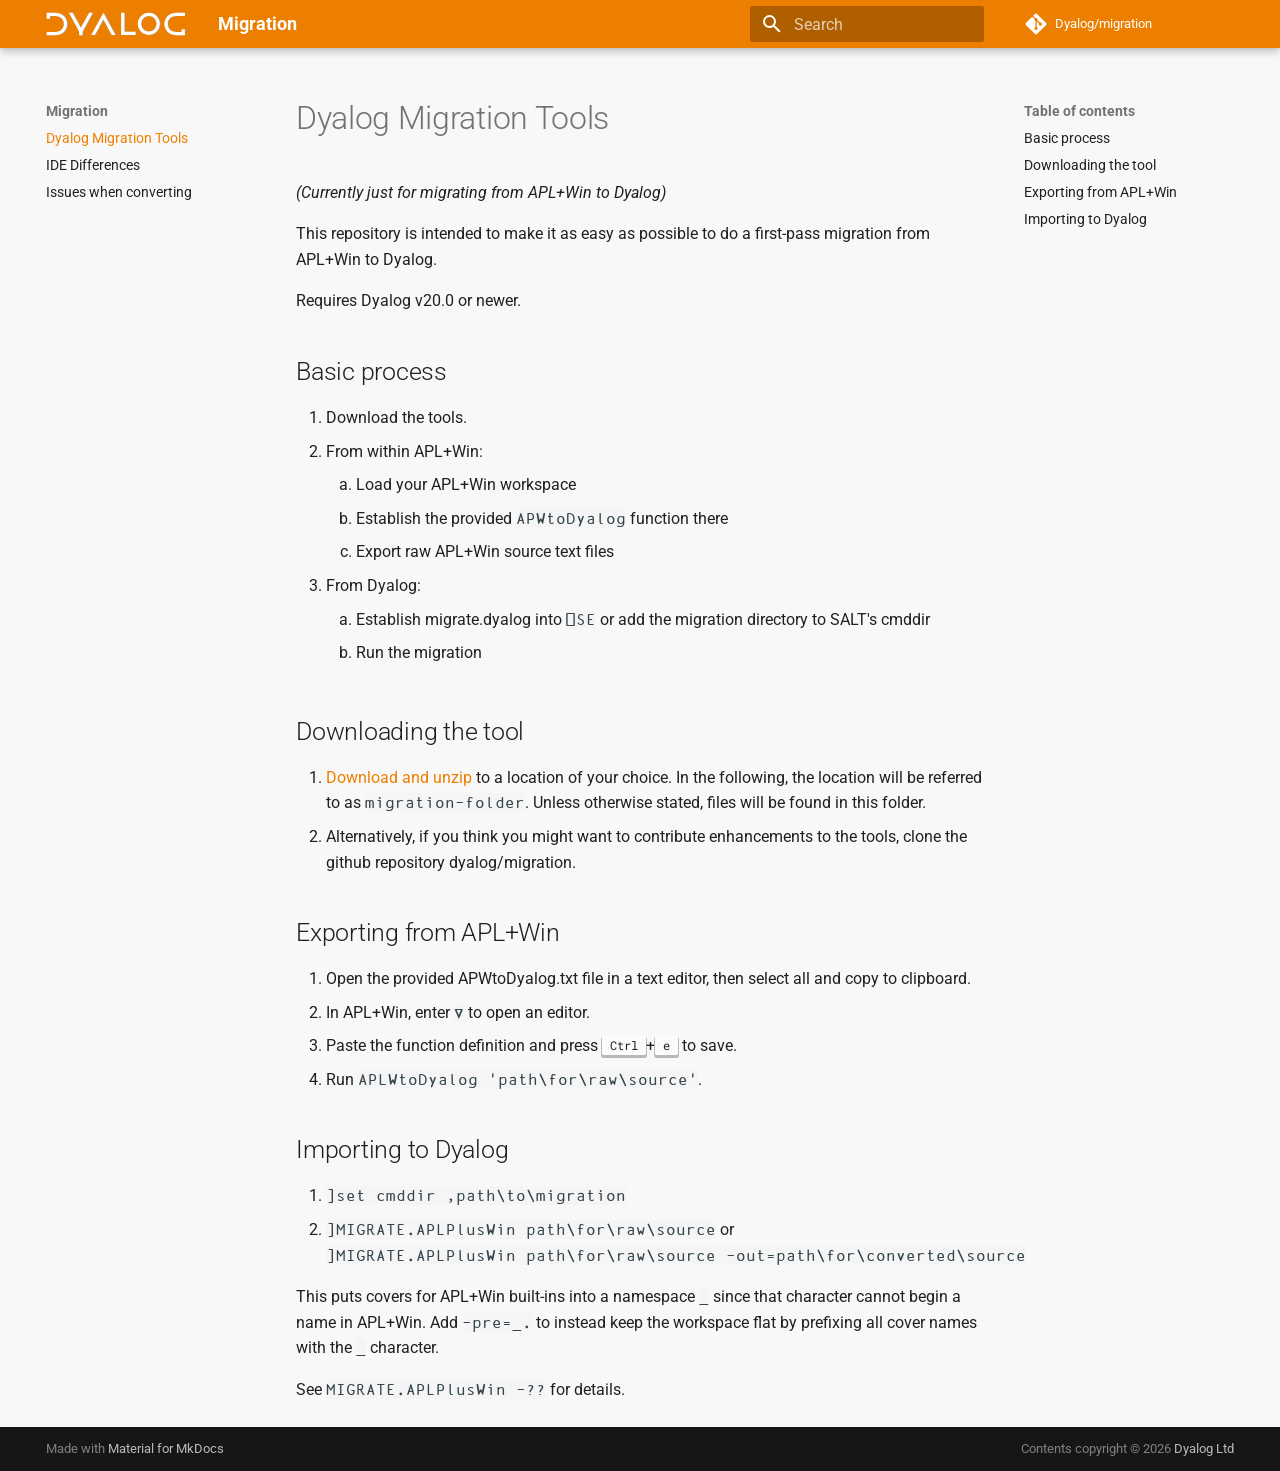
==== commit 8a2aea87: "Deployed 8f74331 with MkDocs version: 1.6.1" ====
--- a/index.html
+++ b/index.html
@@ -502,14 +502,14 @@
 <li>Open the provided APWtoDyalog.txt file in a text editor, then select all and copy to clipboard.</li>
 <li>In APL+Win, enter <code>∇</code> to open an editor.</li>
 <li>Paste the function definition and press <kbd>Ctrl</kbd>+<kbd>e</kbd> to save.</li>
-<li>Run <code>APLWtoDyalog 'path\for\raw\source</code>.</li>
+<li>Run <code>APLWtoDyalog 'path\for\raw\source'</code>.</li>
 </ol>
 <h2 id="importing-to-dyalog">Importing to Dyalog</h2>
 <ol>
 <li><code>]set cmddir ,path\to\migration</code></li>
 <li><code>]MIGRATE.APLPlusWin path\for\raw\source</code> or <code>]MIGRATE.APLPlusWin path\for\raw\source -out=path\for\converted\source</code></li>
 </ol>
-<p>This keeps a flat workspace where covers for APL+Win built-ins are prefixed with <code>_</code> since that character cannot begin a name in APL+Win. Add <code>-pre=_.</code> to instead put the covers into a namespace <code>_</code>.</p>
+<p>This puts covers for APL+Win built-ins into a namespace <code>_</code> since that character cannot begin a name in APL+Win. Add <code>-pre=_.</code> to instead keep the workspace flat by prefixing all cover names with the <code>_</code> character.</p>
 <p>See <code>MIGRATE.APLPlusWin -??</code> for details.</p>
 
 
